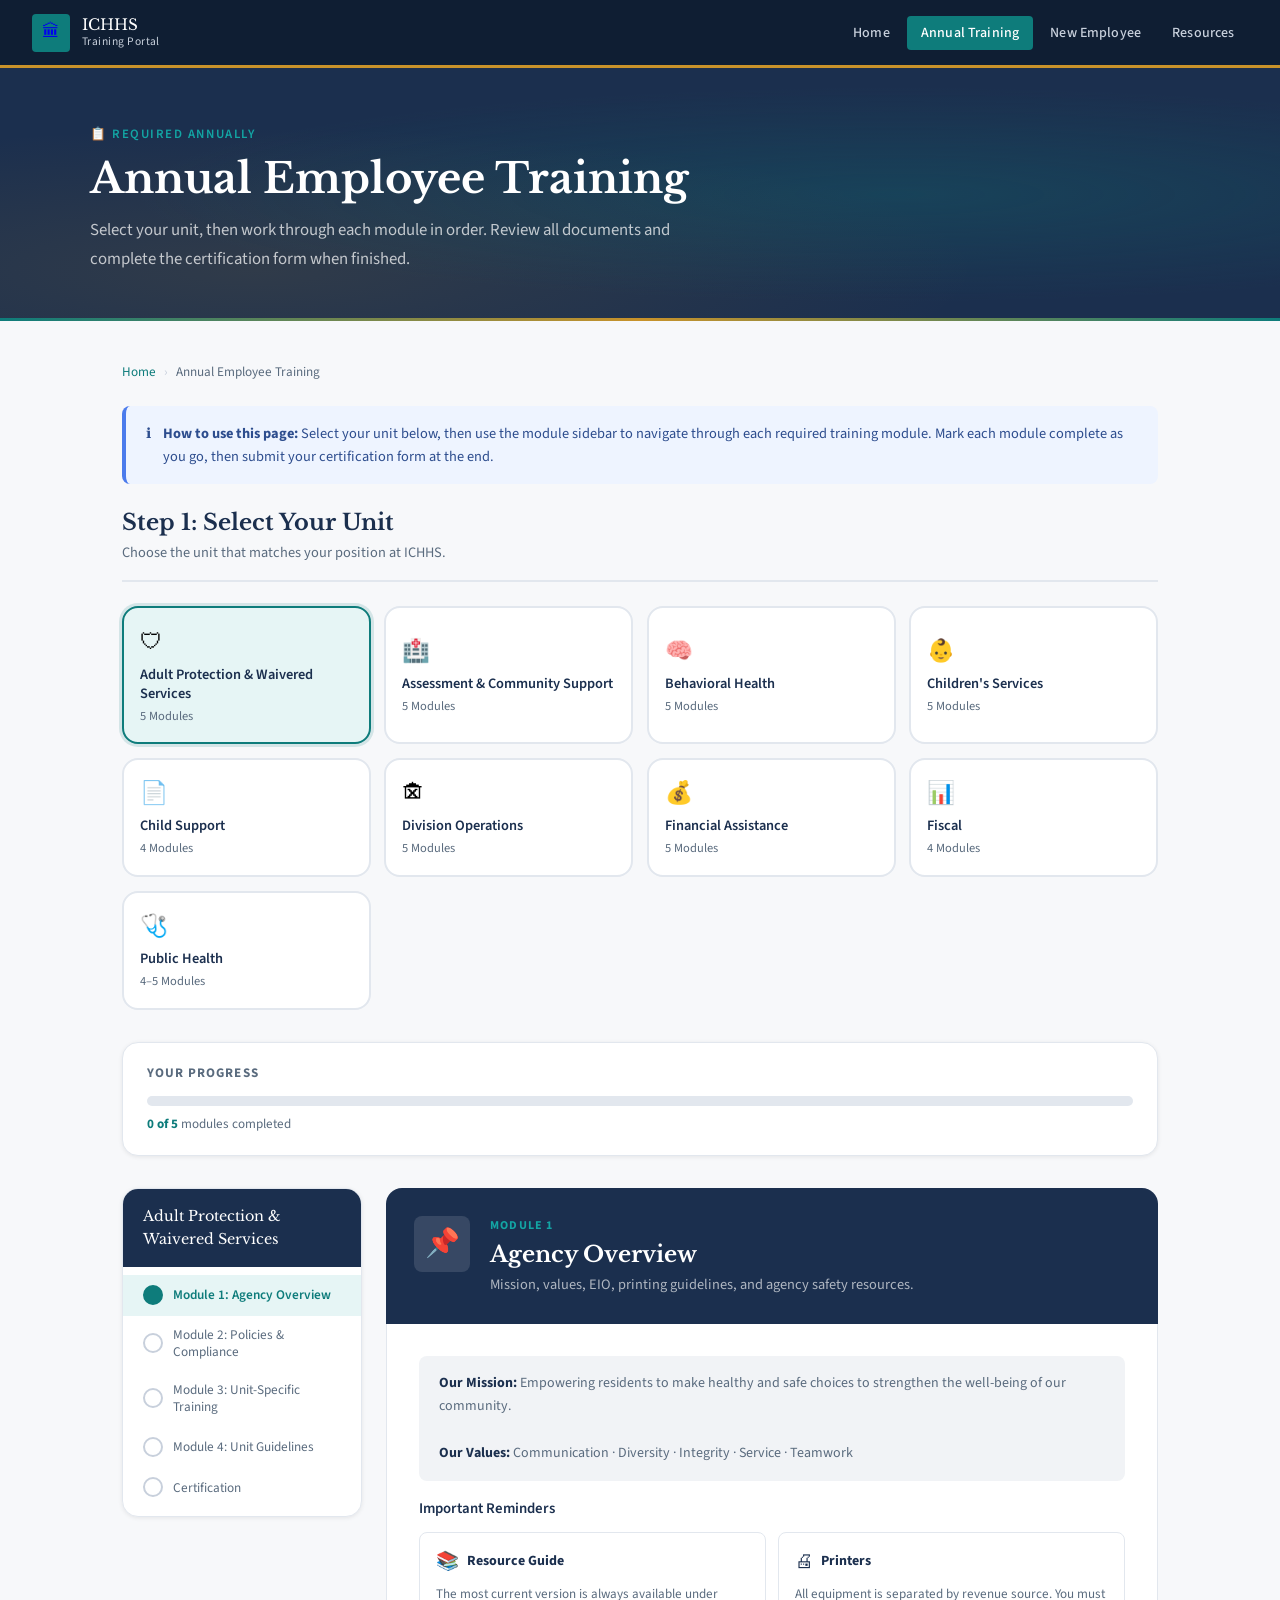
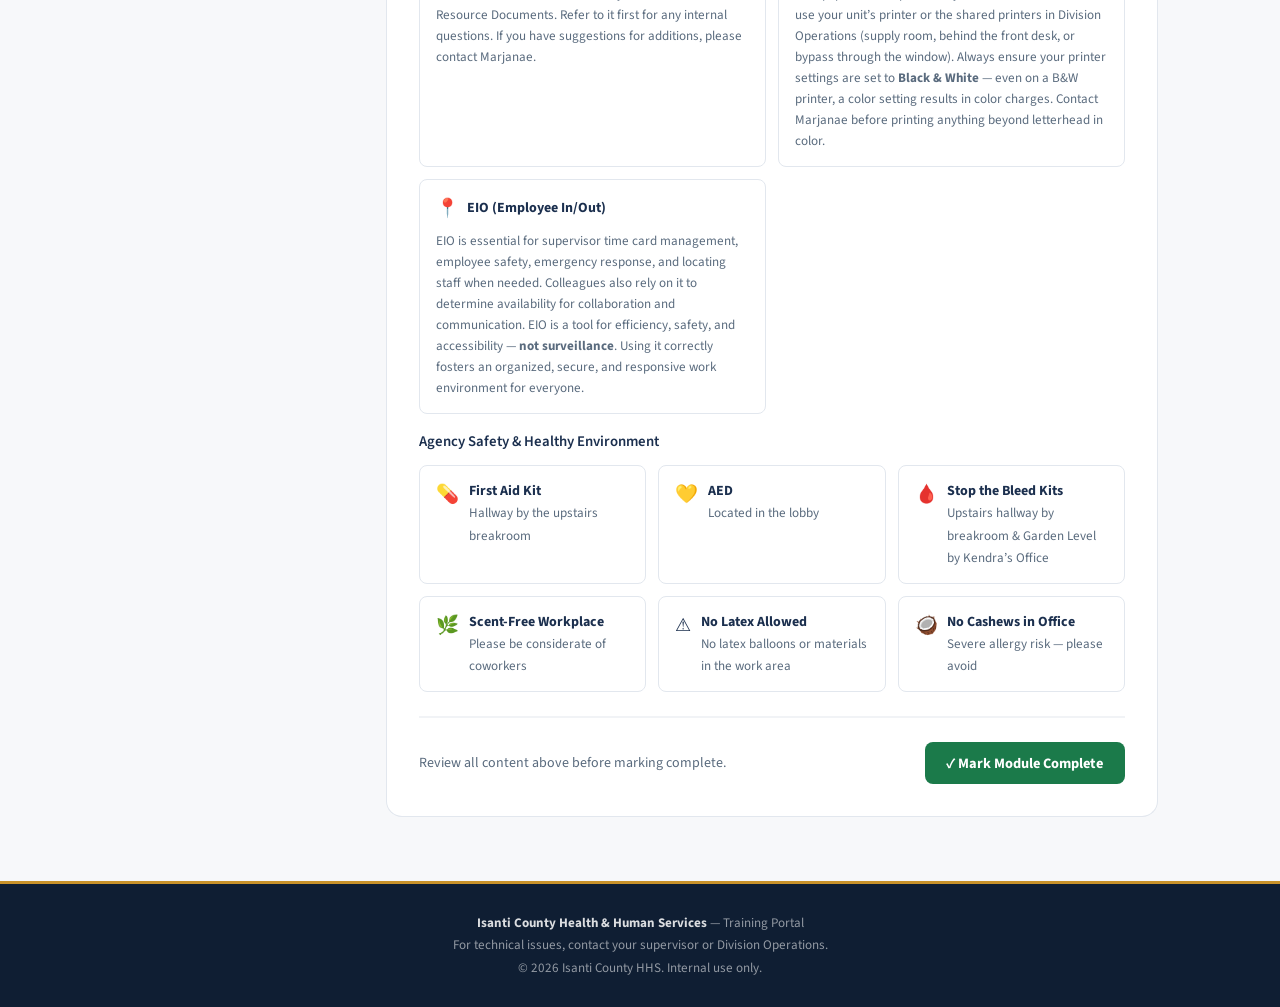
==== annual-training.html @ becc12e8 "Update annual-training.html" ====
<!DOCTYPE html>
<html lang="en">
<head>
  <meta charset="UTF-8" />
  <meta name="viewport" content="width=device-width, initial-scale=1.0" />
  <title>Annual Employee Training | ICHHS Training Portal</title>
  <link rel="stylesheet" href="styles.css" />
  <style>
    /* ── Training layout (sidebar + content) ── */
    .training-layout {
      display: grid;
      grid-template-columns: 240px 1fr;
      gap: 1.5rem;
      align-items: start;
    }

    .module-nav {
      background: var(--white);
      border: 1px solid var(--gray-200);
      border-radius: var(--radius-lg);
      overflow: hidden;
      box-shadow: var(--shadow-sm);
      position: sticky;
      top: calc(var(--nav-height) + 1rem);
    }

    .module-nav-header {
      background: var(--navy);
      padding: 1rem 1.25rem;
      font-family: var(--font-display);
      font-size: 0.9rem;
      color: var(--white);
    }

    .module-nav-list { list-style: none; padding: 0.5rem 0; }

    .module-nav-item button {
      width: 100%;
      background: none;
      border: none;
      padding: 0.65rem 1.25rem;
      text-align: left;
      cursor: pointer;
      font-family: var(--font-body);
      font-size: 0.83rem;
      color: var(--text-muted);
      display: flex;
      align-items: center;
      gap: 0.6rem;
      transition: all 0.15s;
      line-height: 1.3;
    }
    .module-nav-item button:hover  { background: var(--gray-100); color: var(--text); }
    .module-nav-item button.active { background: var(--teal-pale); color: var(--teal); font-weight: 600; }
    .module-nav-item button.done   { color: var(--success); }

    .module-nav-item .check {
      width: 20px; height: 20px;
      border-radius: 50%;
      border: 2px solid var(--gray-300);
      display: flex; align-items: center; justify-content: center;
      font-size: 0.65rem;
      flex-shrink: 0;
      transition: all 0.2s;
    }
    .module-nav-item button.active .check { border-color: var(--teal); background: var(--teal); color: var(--white); }
    .module-nav-item button.done   .check { border-color: var(--success); background: var(--success); color: var(--white); }

    /* ── Module content panels ── */
    .module-content { display: none; }
    .module-content.active { display: block; animation: fadeIn 0.3s ease; }
    @keyframes fadeIn { from { opacity:0; transform:translateY(8px); } to { opacity:1; transform:none; } }

    .module-header {
      background: var(--navy);
      border-radius: var(--radius-lg) var(--radius-lg) 0 0;
      padding: 1.75rem;
      display: flex;
      align-items: flex-start;
      gap: 1.25rem;
    }
    .module-header-icon {
      width: 56px; height: 56px;
      background: rgba(255,255,255,0.12);
      border-radius: var(--radius);
      display: flex; align-items: center; justify-content: center;
      font-size: 1.75rem; flex-shrink: 0;
    }
    .module-num {
      font-size: 0.75rem; font-weight: 700; letter-spacing: 0.1em;
      text-transform: uppercase; color: var(--teal-light); margin-bottom: 0.3rem;
    }
    .module-header h2 { font-family: var(--font-display); font-size: 1.4rem; color: var(--white); line-height: 1.25; margin-bottom: 0.35rem; }
    .module-header p  { font-size: 0.9rem; color: rgba(255,255,255,0.65); line-height: 1.6; }

    .module-body {
      background: var(--white);
      border: 1px solid var(--gray-200);
      border-top: none;
      border-radius: 0 0 var(--radius-lg) var(--radius-lg);
      padding: 2rem;
    }

    /* ── Module docs ── */
    .module-docs {
      background: var(--gray-100);
      border-radius: var(--radius);
      padding: 1.25rem 1.5rem;
      margin-bottom: 1.75rem;
    }
    .module-docs-title {
      font-size: 0.82rem; font-weight: 700; letter-spacing: 0.08em;
      text-transform: uppercase; color: var(--text-muted); margin-bottom: 0.75rem;
    }
    .doc-chip-row { display: flex; flex-wrap: wrap; gap: 0.6rem; }
    .doc-chip {
      display: inline-flex; align-items: center; gap: 0.4rem;
      font-size: 0.82rem; font-weight: 600; color: var(--teal);
      text-decoration: none; background: var(--white);
      padding: 0.3rem 0.75rem; border-radius: 100px;
      border: 1px solid var(--teal-pale); box-shadow: var(--shadow-sm);
      transition: all 0.2s;
    }
    .doc-chip:hover { background: var(--teal); color: var(--white); border-color: var(--teal); }

    /* ── Info box ── */
    .info-box {
      background: var(--gray-100); border-radius: var(--radius);
      padding: 1rem 1.25rem; font-size: 0.875rem;
      color: var(--text-muted); line-height: 1.65; margin-bottom: 1rem;
    }
    .info-box strong { color: var(--text); }

    /* ── Safety grid ── */
    .safety-items {
      display: grid;
      grid-template-columns: repeat(auto-fill, minmax(220px, 1fr));
      gap: 0.75rem; margin-top: 0.75rem; margin-bottom: 1rem;
    }
    .safety-item {
      background: var(--white); border: 1px solid var(--gray-200);
      border-radius: var(--radius); padding: 0.85rem 1rem;
      font-size: 0.875rem; display: flex; gap: 0.6rem; align-items: flex-start;
    }
    .safety-item-icon { font-size: 1.15rem; flex-shrink: 0; }

    /* ── HIPAA field ── */
    .hipaa-field {
      display: inline-block; border-bottom: 2px solid var(--teal);
      min-width: 180px; padding: 0 0.25rem; margin-left: 0.5rem;
      color: var(--text-muted); font-style: italic;
    }

    /* ── Mark complete bar ── */
    .module-complete-bar {
      display: flex; align-items: center; justify-content: space-between;
      gap: 1rem; padding-top: 1.5rem; margin-top: 1.5rem;
      border-top: 2px solid var(--gray-100); flex-wrap: wrap;
    }
    .btn-complete {
      background: var(--success); color: var(--white); border: none;
      border-radius: var(--radius); padding: 0.65rem 1.35rem;
      font-family: var(--font-body); font-size: 0.9rem; font-weight: 700;
      cursor: pointer; display: inline-flex; align-items: center;
      gap: 0.5rem; transition: all 0.2s;
    }
    .btn-complete:hover    { background: #155D38; transform: translateY(-1px); }
    .btn-complete:disabled { background: var(--gray-300); cursor: default; transform: none; }

    /* ── Progress bar ── */
    .progress-tracker {
      background: var(--white); border: 1px solid var(--gray-200);
      border-radius: var(--radius-lg); padding: 1.25rem 1.5rem;
      margin-bottom: 2rem; box-shadow: var(--shadow-sm);
    }
    .progress-tracker-title {
      font-size: 0.82rem; font-weight: 700; color: var(--text-muted);
      text-transform: uppercase; letter-spacing: 0.08em; margin-bottom: 0.75rem;
    }
    .progress-bar-wrap {
      background: var(--gray-200); border-radius: 100px;
      height: 10px; overflow: hidden; margin-bottom: 0.5rem;
    }
    .progress-bar-fill {
      height: 100%; border-radius: 100px;
      background: linear-gradient(90deg, var(--teal), var(--teal-light));
      transition: width 0.4s ease; width: 0%;
    }
    .progress-label { font-size: 0.82rem; color: var(--text-muted); }
    .progress-label strong { color: var(--teal); }

    @media (max-width: 900px) {
      .training-layout { grid-template-columns: 1fr; }
      .module-nav { position: static; }
    }
  </style>
</head>
<body>

<nav class="nav">
  <a href="index.html" class="nav-brand">
    <div class="nav-brand-icon">&#127963;</div>
    <div class="nav-brand-text">ICHHS<span class="nav-brand-sub">Training Portal</span></div>
  </a>
  <button class="nav-toggle" aria-label="Toggle navigation">&#9776;</button>
  <ul class="nav-links">
    <li><a href="index.html">Home</a></li>
    <li><a href="annual-training.html" class="active">Annual Training</a></li>
    <li><a href="new-employee.html">New Employee</a></li>
    <li><a href="resources.html">Resources</a></li>
  </ul>
</nav>

<div class="page-wrapper">

  <section class="page-hero">
    <div class="page-hero-inner">
      <div class="page-hero-eyebrow">&#128203; Required Annually</div>
      <h1>Annual Employee Training</h1>
      <p>Select your unit, then work through each module in order. Review all documents and complete the certification form when finished.</p>
    </div>
  </section>

  <div class="content-area">

    <div class="breadcrumb">
      <a href="index.html">Home</a>
      <span class="breadcrumb-sep">&rsaquo;</span>
      Annual Employee Training
    </div>

    <div class="alert alert-info mb-3">
      <span>&#8505;</span>
      <div><strong>How to use this page:</strong> Select your unit below, then use the module sidebar to navigate through each required training module. Mark each module complete as you go, then submit your certification form at the end.</div>
    </div>

    <!-- Unit Selector -->
    <div class="section-header">
      <div>
        <h2 class="section-title">Step 1: Select Your Unit</h2>
        <p class="section-subtitle">Choose the unit that matches your position at ICHHS.</p>
      </div>
    </div>

    <div class="unit-selector mb-4">
      <button class="unit-btn active" onclick="selectUnit('ap', this)">
        <span class="unit-btn-icon">&#128737;</span>
        <span class="unit-btn-name">Adult Protection &amp; Waivered Services</span>
        <span class="unit-btn-count">5 Modules</span>
      </button>
      <button class="unit-btn" onclick="selectUnit('acss', this)">
        <span class="unit-btn-icon">&#127973;</span>
        <span class="unit-btn-name">Assessment &amp; Community Support</span>
        <span class="unit-btn-count">5 Modules</span>
      </button>
      <button class="unit-btn" onclick="selectUnit('bh', this)">
        <span class="unit-btn-icon">&#129504;</span>
        <span class="unit-btn-name">Behavioral Health</span>
        <span class="unit-btn-count">5 Modules</span>
      </button>
      <button class="unit-btn" onclick="selectUnit('cs', this)">
        <span class="unit-btn-icon">&#128118;</span>
        <span class="unit-btn-name">Children's Services</span>
        <span class="unit-btn-count">5 Modules</span>
      </button>
      <button class="unit-btn" onclick="selectUnit('chsup', this)">
        <span class="unit-btn-icon">&#128196;</span>
        <span class="unit-btn-name">Child Support</span>
        <span class="unit-btn-count">4 Modules</span>
      </button>
      <button class="unit-btn" onclick="selectUnit('do', this)">
        <span class="unit-btn-icon">&#127962;</span>
        <span class="unit-btn-name">Division Operations</span>
        <span class="unit-btn-count">5 Modules</span>
      </button>
      <button class="unit-btn" onclick="selectUnit('fa', this)">
        <span class="unit-btn-icon">&#128176;</span>
        <span class="unit-btn-name">Financial Assistance</span>
        <span class="unit-btn-count">5 Modules</span>
      </button>
      <button class="unit-btn" onclick="selectUnit('fiscal', this)">
        <span class="unit-btn-icon">&#128202;</span>
        <span class="unit-btn-name">Fiscal</span>
        <span class="unit-btn-count">4 Modules</span>
      </button>
      <button class="unit-btn" onclick="selectUnit('ph', this)">
        <span class="unit-btn-icon">&#129658;</span>
        <span class="unit-btn-name">Public Health</span>
        <span class="unit-btn-count">4&ndash;5 Modules</span>
      </button>
    </div>

    <!-- Progress Bar -->
    <div class="progress-tracker">
      <div class="progress-tracker-title">Your Progress</div>
      <div class="progress-bar-wrap"><div class="progress-bar-fill" id="progress-fill"></div></div>
      <div class="progress-label"><strong id="progress-text">0 of 5</strong> modules completed</div>
    </div>

    <!-- Training Layout: Sidebar + Module Content -->
    <div class="training-layout">

      <!-- Sidebar -->
      <div class="module-nav">
        <div class="module-nav-header" id="sidebar-unit-name">Adult Protection &amp; Waivered Services</div>
        <ul class="module-nav-list" id="module-nav-list"></ul>
      </div>

      <!-- Module panels -->
      <div id="module-panels">

        <!-- ── MODULE 1: AGENCY OVERVIEW ── -->
        <div class="module-content active" id="mod-1">
          <div class="module-header">
            <div class="module-header-icon">&#128204;</div>
            <div>
              <div class="module-num">Module 1</div>
              <h2>Agency Overview</h2>
              <p>Mission, values, EIO, printing guidelines, and agency safety resources.</p>
            </div>
          </div>
          <div class="module-body">
            <div class="info-box">
              <strong>Our Mission:</strong> Empowering residents to make healthy and safe choices to strengthen the well-being of our community.<br/><br/>
              <strong>Our Values:</strong> Communication &middot; Diversity &middot; Integrity &middot; Service &middot; Teamwork
            </div>

            <p style="font-size:0.925rem;font-weight:600;color:var(--navy);margin-bottom:0.75rem;">Important Reminders</p>

            <div class="safety-items" style="grid-template-columns:repeat(auto-fill,minmax(260px,1fr));">
              <div class="safety-item" style="flex-direction:column;gap:0.5rem;align-items:flex-start;">
                <div style="display:flex;align-items:center;gap:0.5rem;"><span class="safety-item-icon">&#128218;</span><strong>Resource Guide</strong></div>
                <span style="color:var(--text-muted);font-size:0.82rem;">The most current version is always available under Resource Documents. Refer to it first for any internal questions. If you have suggestions for additions, please contact Marjanae.</span>
              </div>
              <div class="safety-item" style="flex-direction:column;gap:0.5rem;align-items:flex-start;">
                <div style="display:flex;align-items:center;gap:0.5rem;"><span class="safety-item-icon">&#128424;</span><strong>Printers</strong></div>
                <span style="color:var(--text-muted);font-size:0.82rem;">All equipment is separated by revenue source. You must use your unit&rsquo;s printer or the shared printers in Division Operations (supply room, behind the front desk, or bypass through the window). Always ensure your printer settings are set to <strong>Black &amp; White</strong> &mdash; even on a B&amp;W printer, a color setting results in color charges. Contact Marjanae before printing anything beyond letterhead in color.</span>
              </div>
              <div class="safety-item" style="flex-direction:column;gap:0.5rem;align-items:flex-start;">
                <div style="display:flex;align-items:center;gap:0.5rem;"><span class="safety-item-icon">&#128205;</span><strong>EIO (Employee In/Out)</strong></div>
                <span style="color:var(--text-muted);font-size:0.82rem;">EIO is essential for supervisor time card management, employee safety, emergency response, and locating staff when needed. Colleagues also rely on it to determine availability for collaboration and communication. EIO is a tool for efficiency, safety, and accessibility &mdash; <strong>not surveillance</strong>. Using it correctly fosters an organized, secure, and responsive work environment for everyone.</span>
              </div>
            </div>

            <p style="font-size:0.925rem;font-weight:600;color:var(--navy);margin-bottom:0.75rem;">Agency Safety &amp; Healthy Environment</p>
            <div class="safety-items">
              <div class="safety-item"><span class="safety-item-icon">&#128138;</span><div><strong>First Aid Kit</strong><br/><span style="color:var(--text-muted);font-size:0.82rem;">Hallway by the upstairs breakroom</span></div></div>
              <div class="safety-item"><span class="safety-item-icon">&#128155;</span><div><strong>AED</strong><br/><span style="color:var(--text-muted);font-size:0.82rem;">Located in the lobby</span></div></div>
              <div class="safety-item"><span class="safety-item-icon">&#129656;</span><div><strong>Stop the Bleed Kits</strong><br/><span style="color:var(--text-muted);font-size:0.82rem;">Upstairs hallway by breakroom &amp; Garden Level by Kendra&rsquo;s Office</span></div></div>
              <div class="safety-item"><span class="safety-item-icon">&#127807;</span><div><strong>Scent-Free Workplace</strong><br/><span style="color:var(--text-muted);font-size:0.82rem;">Please be considerate of coworkers</span></div></div>
              <div class="safety-item"><span class="safety-item-icon">&#9888;</span><div><strong>No Latex Allowed</strong><br/><span style="color:var(--text-muted);font-size:0.82rem;">No latex balloons or materials in the work area</span></div></div>
              <div class="safety-item"><span class="safety-item-icon">&#129381;</span><div><strong>No Cashews in Office</strong><br/><span style="color:var(--text-muted);font-size:0.82rem;">Severe allergy risk &mdash; please avoid</span></div></div>
            </div>

            <div class="module-complete-bar">
              <span class="text-muted text-sm">Review all content above before marking complete.</span>
              <button class="btn-complete" onclick="markComplete(1, this)">&#10003; Mark Module Complete</button>
            </div>
          </div>
        </div>

        <!-- ── MODULE 2: POLICIES & COMPLIANCE ── -->
        <div class="module-content" id="mod-2">
          <div class="module-header">
            <div class="module-header-icon">&#128203;</div>
            <div>
              <div class="module-num">Module 2</div>
              <h2>Agency Policies &amp; Compliance</h2>
              <p>HIPAA, Federal Tax Information, and required agency policy documents.</p>
            </div>
          </div>
          <div class="module-body">

            <p style="font-size:0.925rem;font-weight:600;color:var(--navy);margin-bottom:0.4rem;">HIPAA</p>
            <p style="font-size:0.875rem;color:var(--text-muted);margin-bottom:0.4rem;">When you are due for your annual HIPAA training, a reminder will come directly to your email.</p>
            <p style="font-size:0.875rem;margin-bottom:1.25rem;">You will need your annual HIPAA training expiration date for the last module: <span class="hipaa-field">&nbsp;</span></p>

            <p style="font-size:0.925rem;font-weight:600;color:var(--navy);margin-bottom:0.4rem;">Federal Tax Information (FTI)</p>
            <p style="font-size:0.875rem;color:var(--text-muted);margin-bottom:1rem;">Procedures must be followed per DHS Bulletin #13-69-09. After reviewing the Safeguarding FTI Policy, go to the front desk, ask for the FTI binder, review the internal procedure, and sign next to your name. Signing acknowledges that you have read and understand the FTI policy and procedure.</p>

            <div class="module-docs">
              <div class="module-docs-title">&#128196; Required Policy Documents</div>
              <div class="alert alert-info" style="margin-bottom:0.85rem;margin-top:0;padding:0.75rem 1rem;font-size:0.85rem;"><span>&#8505;</span><div><strong>Action Required:</strong> You must read each of the following policy documents before marking this module complete.</div></div>
              <div class="doc-chip-row">
                <a href="https://drive.google.com/file/d/1uNzxxxRiDAcliBVshBctMBh3x3AYObl9/view?usp=sharing" target="_blank" rel="noopener" class="doc-chip">FTI Safeguarding Policy</a>
                <a href="https://drive.google.com/file/d/1JOjcjXTUfi9vlJONFQarLJoo1OWn0PHf/view?usp=sharing" target="_blank" rel="noopener" class="doc-chip">Affirmative Action Plan</a>
                <a href="https://drive.google.com/file/d/1JucHRtTm3FoI8ykH5DZpZe1co1UJbaEN/view?usp=sharing" target="_blank" rel="noopener" class="doc-chip">LEP Plan</a>
                <a href="https://drive.google.com/file/d/1ipw2hAkOmOFDK6iYrSsh4zHmZi60qjeS/view?usp=sharing" target="_blank" rel="noopener" class="doc-chip">Violence Prevention Plan</a>
                <a href="https://drive.google.com/file/d/1-85hHDL4kg6-GVlGgdLABwFsMqDGpdlj/view?usp=sharing" target="_blank" rel="noopener" class="doc-chip">Dress Guidelines</a>
              </div>
            </div>

            <div class="module-complete-bar">
              <span class="text-muted text-sm">Review all policy documents and note your HIPAA expiration date before proceeding.</span>
              <button class="btn-complete" onclick="markComplete(2, this)">&#10003; Mark Module Complete</button>
            </div>
          </div>
        </div>

        <!-- ── MODULE 3: UNIT-SPECIFIC (rendered by JS) ── -->
        <div class="module-content" id="mod-3">
          <div class="module-header">
            <div class="module-header-icon" id="mod3-icon">&#128737;</div>
            <div>
              <div class="module-num">Module 3</div>
              <h2 id="mod3-title">Unit-Specific Training</h2>
              <p id="mod3-desc">Training specific to your unit&rsquo;s role and requirements.</p>
            </div>
          </div>
          <div class="module-body" id="mod3-body">
            <!-- Populated by JS based on selected unit -->
          </div>
        </div>

        <!-- ── MODULE 4: UNIT GUIDELINES (rendered by JS) ── -->
        <div class="module-content" id="mod-4">
          <div class="module-header">
            <div class="module-header-icon">&#128216;</div>
            <div>
              <div class="module-num">Module 4</div>
              <h2>Unit Guidelines</h2>
              <p id="mod4-desc">Review your unit&rsquo;s specific guidelines and procedures.</p>
            </div>
          </div>
          <div class="module-body" id="mod4-body">
            <!-- Populated by JS -->
          </div>
        </div>

        <!-- ── MODULE 5 / FINAL: CERTIFICATION ── -->
        <div class="module-content" id="mod-final">
          <div class="module-header">
            <div class="module-header-icon">&#10003;</div>
            <div>
              <div class="module-num">Final Module</div>
              <h2>Emergency Contact &amp; Certification</h2>
              <p>Complete the certification form to officially submit your annual training.</p>
            </div>
          </div>
          <div class="module-body">
            <div class="alert alert-success mt-2">
              <span>&#127881;</span>
              <div><strong>You have completed all required training modules!</strong> Click the button below to open the certification form. Complete and submit it to finish your annual training.</div>
            </div>
            <div class="info-box mt-3">
              <strong>The certification form includes:</strong><br/>
              Training completion acknowledgment &middot; Emergency Contact Information &middot; Electronic Signature
            </div>
            <a href="https://docs.google.com/forms/d/13Q7MOyYTrcl2ce1HqcuSEpDM2EBvB_c07Qc-oPNMkY0/preview" target="_blank" rel="noopener" class="btn btn-primary btn-lg mt-3" style="font-size:1rem;padding:0.9rem 2rem;">
              &#128221; Complete Certification Form &#8594;
            </a>
          </div>
        </div>

      </div><!-- /module-panels -->
    </div><!-- /training-layout -->
  </div><!-- /content-area -->

  <footer class="footer">
    <strong>Isanti County Health &amp; Human Services</strong> &mdash; Training Portal<br/>
    For technical issues, contact your supervisor or Division Operations.<br/>
    &copy; <span id="yr"></span> Isanti County HHS. Internal use only.
  </footer>
</div>

<script src="scripts.js"></script>
<script>
document.getElementById('yr').textContent = new Date().getFullYear();

// ── Unit configuration ───────────────────────────────────────
var unitConfig = {
  ap:     { name: 'Adult Protection &amp; Waivered Services',       icon: '&#128737;', totalMods: 5, ssts: true,  civil: false, imrms: false, lcts: false, guideUrl: 'https://drive.google.com/file/d/1PkFoiqzkE7pH8vGI7E0zpxpEHs8wHRXf/view?usp=sharing', guideName: 'AP &amp; Waivered Services Unit Guidelines' },
  acss:   { name: 'Assessment &amp; Community Support Services',    icon: '&#127973;', totalMods: 5, ssts: true,  civil: false, imrms: false, lcts: false, guideUrl: 'https://drive.google.com/file/d/1VNx6zNJU0EPyIHAAYJz-CImyfmzCf-AM/view?usp=sharing', guideName: 'ACSS Unit Guidelines' },
  bh:     { name: 'Behavioral Health',                               icon: '&#129504;', totalMods: 5, ssts: true,  civil: false, imrms: false, lcts: false, guideUrl: 'https://drive.google.com/file/d/1Rcm9dvq-Nya1Kf1gFinmw3FhjTL2LwwT/view?usp=sharing', guideName: 'Behavioral Health Unit Guidelines' },
  cs:     { name: "Children's Services",                             icon: '&#128118;', totalMods: 5, ssts: true,  civil: false, imrms: false, lcts: false, guideUrl: 'https://drive.google.com/file/d/1X49FQhoPAUwue2GdS1ZdvWtSImHIf0aD/view?usp=sharing', guideName: "Children's Services Unit Guidelines" },
  chsup:  { name: 'Child Support',                                   icon: '&#128196;', totalMods: 4, ssts: false, civil: false, imrms: false, lcts: false, guideUrl: 'https://drive.google.com/file/d/1Y2mqZEfSYAfgeUoIWEJngzQw0MoM6JSY/view?usp=sharing', guideName: 'Child Support Unit Guidelines' },
  do:     { name: 'Division Operations',                             icon: '&#127962;', totalMods: 5, ssts: false, civil: true,  imrms: false, lcts: false, guideUrl: 'https://drive.google.com/file/d/1ExMTKKs001C37FekA2B2AuaJ9qmmQMnm/view?usp=sharing', guideName: 'Division Operations Unit Guidelines' },
  fa:     { name: 'Financial Assistance',                            icon: '&#128176;', totalMods: 5, ssts: false, civil: true,  imrms: true,  lcts: false, guideUrl: 'https://drive.google.com/file/d/1arT7jXqLib-Z1YQpMv5k7aPxc7TO9Op8/view?usp=sharing', guideName: 'Financial Assistance Unit Guidelines' },
  fiscal: { name: 'Fiscal',                                          icon: '&#128202;', totalMods: 4, ssts: false, civil: false, imrms: false, lcts: false, guideUrl: 'https://drive.google.com/file/d/1hSmfGtbDk5vskTE0oO57wDaCYKkPnDkm/view?usp=sharing', guideName: 'Fiscal Unit Guidelines' },
  ph:     { name: 'Public Health',                                   icon: '&#129658;', totalMods: 5, ssts: false, civil: false, imrms: false, lcts: true,  guideUrl: 'https://drive.google.com/file/d/1gXolPkEorsGOkdIKvgzzerbr-DNASwWQ/view?usp=sharing', guideName: 'Public Health Unit Guidelines' }
};

// Units with no unit-specific module (mod-3 becomes guidelines, mod-4 becomes cert)
var noSpecificModule = ['chsup', 'fiscal'];

var currentUnit    = 'ap';
var completedMods  = new Set();
var currentModId   = 1;

// ── Module order per unit type ──────────────────────────────
function getModuleOrder(unitId) {
  if (noSpecificModule.indexOf(unitId) !== -1) {
    return [1, 2, 3, 'final'];          // no unit-specific, mod-3 = guidelines
  }
  return [1, 2, 3, 4, 'final'];         // mod-3 = unit-specific, mod-4 = guidelines
}

function getModuleLabel(modId, unitId) {
  var labels = {
    1: 'Agency Overview',
    2: 'Policies &amp; Compliance',
    3: noSpecificModule.indexOf(unitId) !== -1 ? 'Unit Guidelines' : 'Unit-Specific Training',
    4: 'Unit Guidelines',
    'final': 'Certification'
  };
  return labels[modId] || 'Module ' + modId;
}

// ── Render sidebar ──────────────────────────────────────────
function renderSidebar(unitId) {
  var u    = unitConfig[unitId];
  var list = document.getElementById('module-nav-list');
  document.getElementById('sidebar-unit-name').innerHTML = u.name;
  list.innerHTML = '';

  var order = getModuleOrder(unitId);
  order.forEach(function(modId) {
    var isDone   = completedMods.has(modId);
    var isActive = currentModId === modId;
    var li  = document.createElement('li');
    li.className = 'module-nav-item';
    var btn = document.createElement('button');
    if (isActive) btn.classList.add('active');
    if (isDone)   btn.classList.add('done');
    var label = getModuleLabel(modId, unitId);
    var num   = modId === 'final' ? '&#127891;' : modId;
    btn.innerHTML = '<span class="check">' + (isDone ? '&#10003;' : '') + '</span> ' + (modId === 'final' ? '' : 'Module ' + num + ': ') + label;
    btn.onclick = (function(id) { return function() { switchModule(id); }; })(modId);
    li.appendChild(btn);
    list.appendChild(li);
  });
}

// ── Render unit-specific module (mod-3 for most units) ─────
function renderUnitSpecific(unitId) {
  var u    = unitConfig[unitId];
  var body = document.getElementById('mod3-body');
  document.getElementById('mod3-icon').innerHTML  = u.icon;
  document.getElementById('mod3-title').textContent = 'Unit-Specific Training';
  document.getElementById('mod3-desc').textContent  = 'Training specific to your unit\'s role and requirements.';

  var html = '';

  if (u.ssts) {
    html += '<div class="module-docs"><div class="module-docs-title">&#128290; SSTS Training &mdash; Random Moments</div>'
      + '<div class="info-box" style="margin-bottom:0.85rem;"><strong>Why are Random Moments so important?</strong><br/>SSTS is a federally approved cost allocation method that determines reimbursement for administrative social service work, based on quarterly random samplings of staff activities. Completing your Random Moments accurately and on time is critical to agency funding.</div>'
      + '<div class="doc-chip-row">'
      + '<a href="https://drive.google.com/file/d/17mEZx0i_Y_0JKb9qT-6PEV1awt3Urm5T/view?usp=sharing" target="_blank" rel="noopener" class="doc-chip">SSTS Participant Handbook</a>'
      + '<a href="https://drive.google.com/file/d/1ct6-0ZSAuTtXZRqRx3k_kAdghMkBflaW/view?usp=sharing" target="_blank" rel="noopener" class="doc-chip">SSTS Categories, Codes &amp; Definitions</a>'
      + '</div></div>';
  }

  if (u.civil) {
    html += '<div class="module-docs"><div class="module-docs-title">&#127963; Civil Rights Training</div>'
      + '<div class="doc-chip-row">'
      + '<a href="https://drive.google.com/file/d/1MEGoH96cfFZUqCnuNRxxfi39c5LK69FW/view?usp=sharing" target="_blank" rel="noopener" class="doc-chip">Civil Rights Training</a>'
      + '</div></div>';
  }

  if (u.imrms) {
    html += '<div class="module-docs"><div class="module-docs-title">&#128290; IMRMS Training &mdash; Random Moments</div>'
      + '<div class="info-box" style="margin-bottom:0.85rem;"><strong>Why are Random Moments so important?</strong><br/>IMRMS is a federally approved cost allocation method that determines reimbursement for Financial Assistance administrative work, based on quarterly random samplings of staff activities.</div>'
      + '<div class="doc-chip-row">'
      + '<a href="https://drive.google.com/file/d/1wJK6xmLDBvP5j7Ned3t983aSO7mfBVNc/view?usp=sharing" target="_blank" rel="noopener" class="doc-chip">IMRMS Participant Handbook</a>'
      + '<a href="https://drive.google.com/file/d/1cOeQBISpR5J8p4arlQTMFh07ahUUs696/view?usp=sharing" target="_blank" rel="noopener" class="doc-chip">IMRMS Categories, Codes &amp; Definitions</a>'
      + '</div></div>';
  }

  if (u.lcts) {
    html += '<div class="alert alert-warn" style="margin-bottom:1rem;"><span>&#9888;</span><div><strong>WIC Employees and Public Health Nurses only.</strong> If neither applies to you, proceed directly to Unit Guidelines.</div></div>'
      + '<div class="module-docs"><div class="module-docs-title">&#127973; LCTS Module</div>'
      + '<div class="doc-chip-row">'
      + '<a href="https://drive.google.com/file/d/1gXolPkEorsGOkdIKvgzzerbr-DNASwWQ/view?usp=sharing" target="_blank" rel="noopener" class="doc-chip">What is LCTS?</a>'
      + '</div></div>';
  }

  html += '<div class="module-complete-bar">'
    + '<span class="text-muted text-sm">Review all unit-specific materials before proceeding.</span>'
    + '<button class="btn-complete" onclick="markComplete(3, this)">&#10003; Mark Module Complete</button>'
    + '</div>';

  body.innerHTML = html;
}

// ── Render unit guidelines module (mod-4, or mod-3 for short units) ─
function renderGuidelines(unitId, panelId, modId) {
  var u    = unitConfig[unitId];
  var body = document.getElementById(panelId);

  var html = '<div class="module-docs"><div class="module-docs-title">&#128216; Unit Guidelines Document</div>'
    + '<p style="font-size:0.875rem;color:var(--text-muted);margin-bottom:0.85rem;">Review your unit-specific guidelines carefully. This document outlines procedures, workflows, and expectations specific to your unit.</p>'
    + '<div class="doc-chip-row">'
    + '<a href="' + u.guideUrl + '" target="_blank" rel="noopener" class="doc-chip">' + u.guideName + '</a>'
    + '</div></div>'
    + '<div class="module-complete-bar">'
    + '<span class="text-muted text-sm">Review the unit guidelines before proceeding to certification.</span>'
    + '<button class="btn-complete" onclick="markComplete(' + modId + ', this)">&#10003; Mark Module Complete</button>'
    + '</div>';

  body.innerHTML = html;

  // Update header desc for short units where mod-3 IS guidelines
  if (panelId === 'mod3-body') {
    document.getElementById('mod3-icon').innerHTML = '&#128216;';
    document.getElementById('mod3-title').textContent = 'Unit Guidelines';
    document.getElementById('mod3-desc').innerHTML = 'Review your unit-specific guidelines and procedures for ' + u.name.replace(/&amp;/g, '&') + '.';
  }
}

// ── Switch visible module ───────────────────────────────────
function switchModule(modId) {
  currentModId = modId;
  document.querySelectorAll('.module-content').forEach(function(p) {
    p.classList.remove('active');
  });
  var panel = document.getElementById('mod-' + modId);
  if (panel) {
    panel.classList.add('active');
    setTimeout(function() { panel.scrollIntoView({ behavior: 'smooth', block: 'start' }); }, 50);
  }
  renderSidebar(currentUnit);
}

// ── Mark module complete & auto-advance ────────────────────
function markComplete(modId, btn) {
  completedMods.add(modId);
  btn.textContent = '&#10003; Completed';
  btn.disabled = true;
  updateProgress();
  renderSidebar(currentUnit);

  // Auto-advance
  var order = getModuleOrder(currentUnit);
  var idx   = order.indexOf(modId);
  if (idx !== -1 && idx < order.length - 1) {
    setTimeout(function() { switchModule(order[idx + 1]); }, 500);
  }
}

// ── Update progress bar ─────────────────────────────────────
function updateProgress() {
  var u     = unitConfig[currentUnit];
  var total = u.totalMods;
  var done  = completedMods.size;
  var pct   = Math.min(100, Math.round((done / total) * 100));
  document.getElementById('progress-fill').style.width = pct + '%';
  document.getElementById('progress-text').innerHTML = '<strong>' + done + ' of ' + total + '</strong>';
}

// ── Select unit ─────────────────────────────────────────────
function selectUnit(unitId, btn) {
  currentUnit   = unitId;
  completedMods = new Set();
  currentModId  = 1;

  document.querySelectorAll('.unit-btn').forEach(function(b) { b.classList.remove('active'); });
  if (btn) btn.classList.add('active');

  var u = unitConfig[unitId];

  // Re-enable all mark-complete buttons when switching units
  document.querySelectorAll('.btn-complete').forEach(function(b) {
    b.disabled = false;
    b.innerHTML = '&#10003; Mark Module Complete';
  });

  // Render dynamic modules
  if (noSpecificModule.indexOf(unitId) !== -1) {
    // Short units: mod-3 = guidelines, no mod-4
    renderGuidelines(unitId, 'mod3-body', 3);
    document.getElementById('mod4-desc').textContent = '';
    document.getElementById('mod4-body').innerHTML = '';
  } else {
    // Full units: mod-3 = unit-specific, mod-4 = guidelines
    renderUnitSpecific(unitId);
    renderGuidelines(unitId, 'mod4-body', 4);
    document.getElementById('mod4-desc').textContent = 'Review your unit\'s specific guidelines and procedures.';
  }

  updateProgress();
  renderSidebar(unitId);
  switchModule(1);
}

// ── Initialize with default unit ───────────────────────────
selectUnit('ap', document.querySelector('.unit-btn.active'));
</script>
</body>
</html>
---- styles.css ----
/* ============================================================
   ICHHS Training Portal — Shared Stylesheet
   Isanti County Health & Human Services
   ============================================================ */

@import url('https://fonts.googleapis.com/css2?family=Libre+Baskerville:ital,wght@0,400;0,700;1,400&family=Source+Sans+3:wght@300;400;500;600;700&display=swap');

:root {
  --navy:        #1B2F4E;
  --navy-dark:   #0F1E33;
  --navy-light:  #243D61;
  --teal:        #0E7C7B;
  --teal-light:  #13A5A4;
  --teal-pale:   #E6F5F5;
  --gold:        #C8922A;
  --gold-light:  #F5E9D4;
  --white:       #FFFFFF;
  --off-white:   #F7F8FA;
  --gray-100:    #F1F3F6;
  --gray-200:    #E2E7EE;
  --gray-300:    #C8D0DC;
  --gray-500:    #7A8899;
  --gray-700:    #3D4A5C;
  --text:        #1B2F4E;
  --text-muted:  #5A6B7E;
  --danger:      #C0392B;
  --success:     #1B7A4A;
  --warning:     #C8922A;

  --radius-sm:   4px;
  --radius:      8px;
  --radius-lg:   16px;
  --shadow-sm:   0 1px 4px rgba(0,0,0,0.08);
  --shadow:      0 4px 16px rgba(0,0,0,0.10);
  --shadow-lg:   0 8px 32px rgba(0,0,0,0.14);

  --font-display: 'Libre Baskerville', Georgia, serif;
  --font-body:    'Source Sans 3', sans-serif;

  --nav-height:  68px;
}

*, *::before, *::after { box-sizing: border-box; margin: 0; padding: 0; }

html { scroll-behavior: smooth; font-size: 16px; }

body {
  font-family: var(--font-body);
  color: var(--text);
  background: var(--off-white);
  line-height: 1.6;
  -webkit-font-smoothing: antialiased;
}

/* ── Scrollbar ── */
::-webkit-scrollbar { width: 6px; }
::-webkit-scrollbar-track { background: var(--gray-100); }
::-webkit-scrollbar-thumb { background: var(--gray-300); border-radius: 3px; }

/* ============================================================
   NAVIGATION
   ============================================================ */
.nav {
  position: fixed;
  top: 0; left: 0; right: 0;
  height: var(--nav-height);
  background: var(--navy-dark);
  border-bottom: 3px solid var(--gold);
  display: flex;
  align-items: center;
  padding: 0 2rem;
  z-index: 1000;
  gap: 2rem;
}

.nav-brand {
  display: flex;
  align-items: center;
  gap: 0.75rem;
  text-decoration: none;
  flex-shrink: 0;
}

.nav-brand-icon {
  width: 38px;
  height: 38px;
  background: var(--teal);
  border-radius: var(--radius-sm);
  display: flex;
  align-items: center;
  justify-content: center;
  font-size: 1.1rem;
}

.nav-brand-text {
  font-family: var(--font-display);
  font-size: 0.95rem;
  color: var(--white);
  line-height: 1.2;
}

.nav-brand-sub {
  font-family: var(--font-body);
  font-size: 0.72rem;
  color: var(--gray-300);
  display: block;
  letter-spacing: 0.04em;
  font-weight: 400;
}

.nav-links {
  display: flex;
  gap: 0.25rem;
  list-style: none;
  margin-left: auto;
}

.nav-links a {
  color: var(--gray-300);
  text-decoration: none;
  font-size: 0.875rem;
  font-weight: 500;
  padding: 0.45rem 0.85rem;
  border-radius: var(--radius-sm);
  transition: all 0.2s;
  letter-spacing: 0.01em;
}

.nav-links a:hover,
.nav-links a.active {
  color: var(--white);
  background: rgba(255,255,255,0.1);
}

.nav-links a.active {
  background: var(--teal);
  color: var(--white);
}

/* mobile nav toggle */
.nav-toggle {
  display: none;
  background: none;
  border: none;
  color: var(--white);
  font-size: 1.4rem;
  cursor: pointer;
  margin-left: auto;
  padding: 0.25rem;
}

/* ============================================================
   PAGE WRAPPER
   ============================================================ */
.page-wrapper {
  padding-top: var(--nav-height);
  min-height: 100vh;
}

/* ============================================================
   HERO BANNER
   ============================================================ */
.page-hero {
  background: var(--navy);
  background-image:
    radial-gradient(ellipse at 70% 50%, rgba(14,124,123,0.25) 0%, transparent 60%),
    radial-gradient(ellipse at 20% 80%, rgba(200,146,42,0.12) 0%, transparent 50%);
  padding: 3.5rem 2rem 3rem;
  position: relative;
  overflow: hidden;
}

.page-hero::after {
  content: '';
  position: absolute;
  bottom: 0; left: 0; right: 0;
  height: 3px;
  background: linear-gradient(90deg, var(--teal), var(--gold), var(--teal));
}

.page-hero-inner {
  max-width: 1100px;
  margin: 0 auto;
}

.page-hero-eyebrow {
  font-size: 0.8rem;
  font-weight: 600;
  letter-spacing: 0.12em;
  text-transform: uppercase;
  color: var(--teal-light);
  margin-bottom: 0.6rem;
}

.page-hero h1 {
  font-family: var(--font-display);
  font-size: clamp(1.8rem, 4vw, 2.6rem);
  color: var(--white);
  line-height: 1.2;
  margin-bottom: 0.75rem;
}

.page-hero p {
  font-size: 1.05rem;
  color: rgba(255,255,255,0.72);
  max-width: 600px;
  line-height: 1.7;
}

/* ============================================================
   MAIN CONTENT AREA
   ============================================================ */
.content-area {
  max-width: 1100px;
  margin: 0 auto;
  padding: 2.5rem 2rem 4rem;
}

/* ============================================================
   CARDS
   ============================================================ */
.card {
  background: var(--white);
  border-radius: var(--radius-lg);
  box-shadow: var(--shadow-sm);
  border: 1px solid var(--gray-200);
  overflow: hidden;
  transition: box-shadow 0.25s, transform 0.25s;
}

.card:hover {
  box-shadow: var(--shadow);
  transform: translateY(-2px);
}

.card-header {
  padding: 1.25rem 1.5rem;
  background: var(--navy);
  color: var(--white);
  display: flex;
  align-items: center;
  gap: 0.75rem;
}

.card-header h2, .card-header h3 {
  font-family: var(--font-display);
  font-size: 1.1rem;
  color: var(--white);
  line-height: 1.3;
}

.card-header-icon {
  width: 38px;
  height: 38px;
  background: rgba(255,255,255,0.12);
  border-radius: var(--radius-sm);
  display: flex;
  align-items: center;
  justify-content: center;
  font-size: 1.1rem;
  flex-shrink: 0;
}

.card-body {
  padding: 1.5rem;
}

/* ============================================================
   GRID LAYOUTS
   ============================================================ */
.grid-2 {
  display: grid;
  grid-template-columns: repeat(auto-fill, minmax(320px, 1fr));
  gap: 1.5rem;
}

.grid-3 {
  display: grid;
  grid-template-columns: repeat(auto-fill, minmax(280px, 1fr));
  gap: 1.25rem;
}

/* ============================================================
   SECTION HEADERS
   ============================================================ */
.section-header {
  margin-bottom: 1.5rem;
  padding-bottom: 1rem;
  border-bottom: 2px solid var(--gray-200);
  display: flex;
  align-items: center;
  justify-content: space-between;
  gap: 1rem;
  flex-wrap: wrap;
}

.section-title {
  font-family: var(--font-display);
  font-size: 1.4rem;
  color: var(--navy);
  line-height: 1.3;
}

.section-subtitle {
  font-size: 0.9rem;
  color: var(--text-muted);
  margin-top: 0.25rem;
}

/* ============================================================
   BADGES & LABELS
   ============================================================ */
.badge {
  display: inline-flex;
  align-items: center;
  gap: 0.35rem;
  font-size: 0.75rem;
  font-weight: 600;
  padding: 0.25rem 0.65rem;
  border-radius: 100px;
  letter-spacing: 0.02em;
}

.badge-teal    { background: var(--teal-pale); color: var(--teal); }
.badge-navy    { background: rgba(27,47,78,0.1); color: var(--navy); }
.badge-gold    { background: var(--gold-light); color: var(--gold); }
.badge-success { background: #E6F5EE; color: var(--success); }

/* ============================================================
   BUTTONS
   ============================================================ */
.btn {
  display: inline-flex;
  align-items: center;
  gap: 0.5rem;
  font-family: var(--font-body);
  font-size: 0.875rem;
  font-weight: 600;
  padding: 0.6rem 1.25rem;
  border-radius: var(--radius);
  border: none;
  cursor: pointer;
  text-decoration: none;
  transition: all 0.2s;
  white-space: nowrap;
}

.btn-primary {
  background: var(--teal);
  color: var(--white);
}
.btn-primary:hover { background: var(--teal-light); transform: translateY(-1px); box-shadow: var(--shadow-sm); }

.btn-secondary {
  background: var(--navy);
  color: var(--white);
}
.btn-secondary:hover { background: var(--navy-light); }

.btn-outline {
  background: transparent;
  color: var(--teal);
  border: 2px solid var(--teal);
}
.btn-outline:hover { background: var(--teal); color: var(--white); }

.btn-ghost {
  background: transparent;
  color: var(--text-muted);
  border: 1px solid var(--gray-200);
}
.btn-ghost:hover { background: var(--gray-100); color: var(--text); }

.btn-sm { padding: 0.4rem 0.85rem; font-size: 0.82rem; }
.btn-lg { padding: 0.8rem 1.75rem; font-size: 1rem; }

/* ============================================================
   MODULE LIST ITEM
   ============================================================ */
.module-list {
  list-style: none;
  display: flex;
  flex-direction: column;
  gap: 0.6rem;
}

.module-item {
  display: flex;
  align-items: center;
  gap: 1rem;
  padding: 0.85rem 1rem;
  background: var(--gray-100);
  border-radius: var(--radius);
  border-left: 4px solid var(--teal);
  font-size: 0.925rem;
  color: var(--text);
  font-weight: 500;
  transition: all 0.2s;
}

.module-item:hover {
  background: var(--teal-pale);
  border-left-color: var(--teal-light);
}

.module-item-num {
  width: 28px;
  height: 28px;
  background: var(--navy);
  color: var(--white);
  border-radius: 50%;
  display: flex;
  align-items: center;
  justify-content: center;
  font-size: 0.75rem;
  font-weight: 700;
  flex-shrink: 0;
}

/* ============================================================
   TRAINING CARD (learning modules)
   ============================================================ */
.training-card {
  background: var(--white);
  border-radius: var(--radius-lg);
  border: 1px solid var(--gray-200);
  box-shadow: var(--shadow-sm);
  overflow: hidden;
  transition: box-shadow 0.25s, transform 0.25s;
  display: flex;
  flex-direction: column;
}

.training-card:hover {
  box-shadow: var(--shadow);
  transform: translateY(-3px);
}

.training-card-top {
  height: 6px;
  background: linear-gradient(90deg, var(--teal), var(--teal-light));
}

.training-card-body {
  padding: 1.5rem;
  flex: 1;
}

.training-card-icon {
  width: 46px;
  height: 46px;
  background: var(--teal-pale);
  color: var(--teal);
  border-radius: var(--radius);
  display: flex;
  align-items: center;
  justify-content: center;
  font-size: 1.4rem;
  margin-bottom: 1rem;
}

.training-card-title {
  font-family: var(--font-display);
  font-size: 1.05rem;
  color: var(--navy);
  margin-bottom: 0.5rem;
  line-height: 1.3;
}

.training-card-desc {
  font-size: 0.875rem;
  color: var(--text-muted);
  line-height: 1.6;
  margin-bottom: 1rem;
}

.training-card-footer {
  padding: 1rem 1.5rem;
  border-top: 1px solid var(--gray-100);
  background: var(--gray-100);
  display: flex;
  align-items: center;
  justify-content: space-between;
  gap: 0.75rem;
}

/* ============================================================
   RESOURCE LINKS
   ============================================================ */
.resource-link {
  display: flex;
  align-items: center;
  gap: 0.75rem;
  padding: 0.75rem 1rem;
  border-radius: var(--radius);
  background: var(--gray-100);
  color: var(--text);
  text-decoration: none;
  font-size: 0.9rem;
  font-weight: 500;
  transition: all 0.2s;
  border: 1px solid transparent;
}

.resource-link:hover {
  background: var(--teal-pale);
  border-color: var(--teal-light);
  color: var(--teal);
}

.resource-link-icon {
  width: 32px;
  height: 32px;
  background: var(--white);
  border-radius: var(--radius-sm);
  display: flex;
  align-items: center;
  justify-content: center;
  font-size: 0.9rem;
  flex-shrink: 0;
  box-shadow: var(--shadow-sm);
}

.resource-group {
  margin-bottom: 2rem;
}

.resource-group-title {
  font-family: var(--font-display);
  font-size: 1rem;
  color: var(--navy);
  margin-bottom: 0.75rem;
  padding-bottom: 0.5rem;
  border-bottom: 1px solid var(--gray-200);
  display: flex;
  align-items: center;
  gap: 0.5rem;
}

.resource-links-grid {
  display: flex;
  flex-direction: column;
  gap: 0.5rem;
}

/* ============================================================
   FLIP CARDS (for training modules)
   ============================================================ */
.flip-card-container {
  perspective: 1200px;
  height: 280px;
}

.flip-card {
  position: relative;
  width: 100%;
  height: 100%;
  transform-style: preserve-3d;
  transition: transform 0.6s cubic-bezier(0.4, 0, 0.2, 1);
  cursor: pointer;
}

.flip-card.flipped {
  transform: rotateY(180deg);
}

.flip-front, .flip-back {
  position: absolute;
  inset: 0;
  backface-visibility: hidden;
  -webkit-backface-visibility: hidden;
  border-radius: var(--radius-lg);
  border: 1px solid var(--gray-200);
  overflow: hidden;
  box-shadow: var(--shadow-sm);
}

.flip-front {
  background: var(--white);
  display: flex;
  flex-direction: column;
}

.flip-back {
  background: var(--navy);
  transform: rotateY(180deg);
  display: flex;
  flex-direction: column;
  padding: 1.5rem;
  color: var(--white);
}

.flip-front-header {
  background: var(--navy);
  padding: 1.25rem 1.5rem;
  display: flex;
  align-items: center;
  gap: 0.75rem;
}

.flip-front-header .num {
  width: 34px; height: 34px;
  background: var(--teal);
  color: var(--white);
  border-radius: var(--radius-sm);
  display: flex; align-items: center; justify-content: center;
  font-size: 0.875rem; font-weight: 700; flex-shrink: 0;
}

.flip-front-header h3 {
  font-family: var(--font-display);
  font-size: 0.95rem;
  color: var(--white);
  line-height: 1.3;
}

.flip-front-body {
  padding: 1.25rem 1.5rem;
  flex: 1;
  font-size: 0.875rem;
  color: var(--text-muted);
  line-height: 1.6;
}

.flip-front-footer {
  padding: 0.75rem 1.5rem;
  border-top: 1px solid var(--gray-100);
  display: flex;
  justify-content: flex-end;
}

.flip-hint {
  font-size: 0.75rem;
  color: var(--gray-500);
  display: flex;
  align-items: center;
  gap: 0.35rem;
}

.flip-back h3 {
  font-family: var(--font-display);
  font-size: 1rem;
  color: var(--teal-light);
  margin-bottom: 1rem;
  padding-bottom: 0.75rem;
  border-bottom: 1px solid rgba(255,255,255,0.15);
}

.flip-back ul {
  list-style: none;
  flex: 1;
  overflow-y: auto;
}

.flip-back ul li {
  font-size: 0.875rem;
  color: rgba(255,255,255,0.85);
  padding: 0.3rem 0;
  display: flex;
  gap: 0.6rem;
  line-height: 1.4;
}

.flip-back ul li::before {
  content: '→';
  color: var(--teal-light);
  flex-shrink: 0;
}

.flip-back-footer {
  margin-top: 1rem;
  padding-top: 0.75rem;
  border-top: 1px solid rgba(255,255,255,0.15);
  display: flex;
  justify-content: flex-end;
}

/* ============================================================
   QUIZ / KNOWLEDGE CHECK
   ============================================================ */
.quiz-container {
  background: var(--white);
  border-radius: var(--radius-lg);
  border: 2px solid var(--teal-pale);
  overflow: hidden;
  margin-top: 1rem;
}

.quiz-header {
  background: var(--teal);
  padding: 1rem 1.5rem;
  display: flex;
  align-items: center;
  gap: 0.75rem;
}

.quiz-header h4 {
  font-family: var(--font-display);
  font-size: 1rem;
  color: var(--white);
}

.quiz-body {
  padding: 1.5rem;
}

.quiz-scenario {
  background: var(--gray-100);
  border-left: 4px solid var(--gold);
  padding: 1rem 1.25rem;
  border-radius: 0 var(--radius) var(--radius) 0;
  margin-bottom: 1.25rem;
  font-size: 0.925rem;
  color: var(--text);
  line-height: 1.7;
}

.quiz-options {
  display: flex;
  flex-direction: column;
  gap: 0.6rem;
  margin-bottom: 1rem;
}

.quiz-option {
  display: flex;
  align-items: flex-start;
  gap: 0.85rem;
  padding: 0.85rem 1rem;
  border-radius: var(--radius);
  border: 2px solid var(--gray-200);
  cursor: pointer;
  transition: all 0.2s;
  background: var(--white);
  font-size: 0.9rem;
  color: var(--text);
  line-height: 1.5;
  text-align: left;
  width: 100%;
  font-family: var(--font-body);
}

.quiz-option:hover:not(.disabled) {
  border-color: var(--teal);
  background: var(--teal-pale);
}

.quiz-option.correct {
  border-color: var(--success);
  background: #E6F5EE;
  color: var(--success);
}

.quiz-option.incorrect {
  border-color: var(--danger);
  background: #FDECEA;
  color: var(--danger);
}

.quiz-option.disabled { cursor: default; }

.quiz-option-letter {
  width: 26px; height: 26px;
  background: var(--gray-200);
  border-radius: 50%;
  display: flex; align-items: center; justify-content: center;
  font-weight: 700; font-size: 0.8rem;
  flex-shrink: 0;
}

.quiz-option.correct  .quiz-option-letter { background: var(--success); color: var(--white); }
.quiz-option.incorrect .quiz-option-letter { background: var(--danger); color: var(--white); }

.quiz-feedback {
  display: none;
  padding: 0.85rem 1.1rem;
  border-radius: var(--radius);
  font-size: 0.9rem;
  line-height: 1.6;
  margin-top: 0.5rem;
}

.quiz-feedback.correct  { background: #E6F5EE; color: var(--success); border: 1px solid #A8D8BC; display: block; }
.quiz-feedback.incorrect { background: #FDECEA; color: var(--danger); border: 1px solid #F0B8B3; display: block; }

.quiz-reset {
  margin-top: 0.75rem;
  display: none;
}

/* ============================================================
   UNIT SELECTOR
   ============================================================ */
.unit-selector {
  display: grid;
  grid-template-columns: repeat(auto-fill, minmax(200px, 1fr));
  gap: 0.85rem;
  margin-bottom: 2.5rem;
}

.unit-btn {
  background: var(--white);
  border: 2px solid var(--gray-200);
  border-radius: var(--radius-lg);
  padding: 1.1rem 1rem;
  cursor: pointer;
  transition: all 0.2s;
  text-align: left;
  font-family: var(--font-body);
}

.unit-btn:hover {
  border-color: var(--teal);
  box-shadow: var(--shadow-sm);
}

.unit-btn.active {
  border-color: var(--teal);
  background: var(--teal-pale);
  box-shadow: 0 0 0 3px rgba(14,124,123,0.15);
}

.unit-btn-icon {
  font-size: 1.4rem;
  margin-bottom: 0.5rem;
  display: block;
}

.unit-btn-name {
  font-size: 0.9rem;
  font-weight: 600;
  color: var(--navy);
  line-height: 1.3;
  display: block;
}

.unit-btn-count {
  font-size: 0.78rem;
  color: var(--text-muted);
  margin-top: 0.2rem;
  display: block;
}

/* ============================================================
   ALERT / INFO BOXES
   ============================================================ */
.alert {
  padding: 1rem 1.25rem;
  border-radius: var(--radius);
  font-size: 0.9rem;
  line-height: 1.6;
  display: flex;
  gap: 0.75rem;
  margin-bottom: 1.25rem;
}

.alert-info  { background: #EEF4FF; border-left: 4px solid #4B7BEC; color: #2D4D8E; }
.alert-warn  { background: var(--gold-light); border-left: 4px solid var(--gold); color: #7A500A; }
.alert-success { background: #E6F5EE; border-left: 4px solid var(--success); color: var(--success); }

/* ============================================================
   STEP INDICATORS
   ============================================================ */
.steps {
  display: flex;
  gap: 0;
  counter-reset: step-counter;
  flex-wrap: wrap;
  margin-bottom: 2rem;
}

.step {
  display: flex;
  align-items: center;
  gap: 0.6rem;
  font-size: 0.875rem;
  font-weight: 600;
  color: var(--gray-500);
  padding: 0.5rem 1rem 0.5rem 0;
  position: relative;
}

.step.done  { color: var(--success); }
.step.active { color: var(--teal); }

.step-num {
  width: 28px; height: 28px;
  border-radius: 50%;
  border: 2px solid currentColor;
  display: flex; align-items: center; justify-content: center;
  font-size: 0.8rem;
  flex-shrink: 0;
}

.step.done  .step-num { background: var(--success); color: var(--white); border-color: var(--success); }
.step.active .step-num { background: var(--teal); color: var(--white); border-color: var(--teal); }

/* ============================================================
   FOOTER
   ============================================================ */
.footer {
  background: var(--navy-dark);
  color: rgba(255,255,255,0.55);
  text-align: center;
  padding: 1.75rem 2rem;
  font-size: 0.82rem;
  line-height: 1.7;
  border-top: 3px solid var(--gold);
}

.footer strong { color: rgba(255,255,255,0.85); }

/* ============================================================
   SEARCH BAR
   ============================================================ */
.search-bar {
  position: relative;
  max-width: 520px;
}

.search-bar input {
  width: 100%;
  padding: 0.75rem 1rem 0.75rem 2.75rem;
  border: 2px solid var(--gray-200);
  border-radius: 100px;
  font-family: var(--font-body);
  font-size: 0.925rem;
  color: var(--text);
  background: var(--white);
  transition: all 0.2s;
  outline: none;
}

.search-bar input:focus {
  border-color: var(--teal);
  box-shadow: 0 0 0 3px rgba(14,124,123,0.12);
}

.search-bar-icon {
  position: absolute;
  left: 1rem;
  top: 50%;
  transform: translateY(-50%);
  color: var(--gray-500);
  font-size: 1rem;
  pointer-events: none;
}

/* ============================================================
   PROGRESS / BREADCRUMB
   ============================================================ */
.breadcrumb {
  display: flex;
  align-items: center;
  gap: 0.5rem;
  font-size: 0.825rem;
  color: var(--text-muted);
  margin-bottom: 1.5rem;
  flex-wrap: wrap;
}

.breadcrumb a { color: var(--teal); text-decoration: none; }
.breadcrumb a:hover { text-decoration: underline; }
.breadcrumb-sep { color: var(--gray-300); }

/* ============================================================
   ACCORDION
   ============================================================ */
.accordion-item {
  border: 1px solid var(--gray-200);
  border-radius: var(--radius);
  margin-bottom: 0.5rem;
  overflow: hidden;
}

.accordion-trigger {
  width: 100%;
  background: var(--white);
  border: none;
  padding: 1rem 1.25rem;
  text-align: left;
  cursor: pointer;
  display: flex;
  align-items: center;
  justify-content: space-between;
  gap: 1rem;
  font-family: var(--font-body);
  font-size: 0.925rem;
  font-weight: 600;
  color: var(--navy);
  transition: background 0.2s;
}

.accordion-trigger:hover { background: var(--gray-100); }

.accordion-trigger.open { background: var(--teal-pale); }

.accordion-arrow {
  font-size: 0.85rem;
  transition: transform 0.25s;
  flex-shrink: 0;
  color: var(--teal);
}

.accordion-trigger.open .accordion-arrow { transform: rotate(180deg); }

.accordion-content {
  display: none;
  padding: 1.25rem;
  background: var(--off-white);
  border-top: 1px solid var(--gray-200);
}

.accordion-content.open { display: block; }

/* ============================================================
   RESPONSIVE
   ============================================================ */
@media (max-width: 768px) {
  :root { --nav-height: 60px; }

  .nav-links { display: none; position: fixed; top: var(--nav-height); left: 0; right: 0; background: var(--navy-dark); flex-direction: column; padding: 1rem; gap: 0.35rem; border-bottom: 3px solid var(--gold); z-index: 999; }
  .nav-links.open { display: flex; }
  .nav-toggle { display: block; }

  .page-hero { padding: 2rem 1.25rem; }
  .content-area { padding: 1.5rem 1.25rem 3rem; }
  .grid-2, .grid-3 { grid-template-columns: 1fr; }
  .unit-selector { grid-template-columns: repeat(2, 1fr); }
  .steps { gap: 0.5rem; }
}

@media (max-width: 480px) {
  .unit-selector { grid-template-columns: 1fr; }
}

/* ============================================================
   UTILITY
   ============================================================ */
.mt-1 { margin-top: 0.5rem; }
.mt-2 { margin-top: 1rem; }
.mt-3 { margin-top: 1.5rem; }
.mt-4 { margin-top: 2rem; }
.mb-1 { margin-bottom: 0.5rem; }
.mb-2 { margin-bottom: 1rem; }
.mb-3 { margin-bottom: 1.5rem; }
.mb-4 { margin-bottom: 2rem; }
.text-muted { color: var(--text-muted); }
.text-teal  { color: var(--teal); }
.text-navy  { color: var(--navy); }
.text-sm    { font-size: 0.875rem; }
.text-xs    { font-size: 0.8rem; }
.font-bold  { font-weight: 700; }
.font-display { font-family: var(--font-display); }
.hidden { display: none !important; }
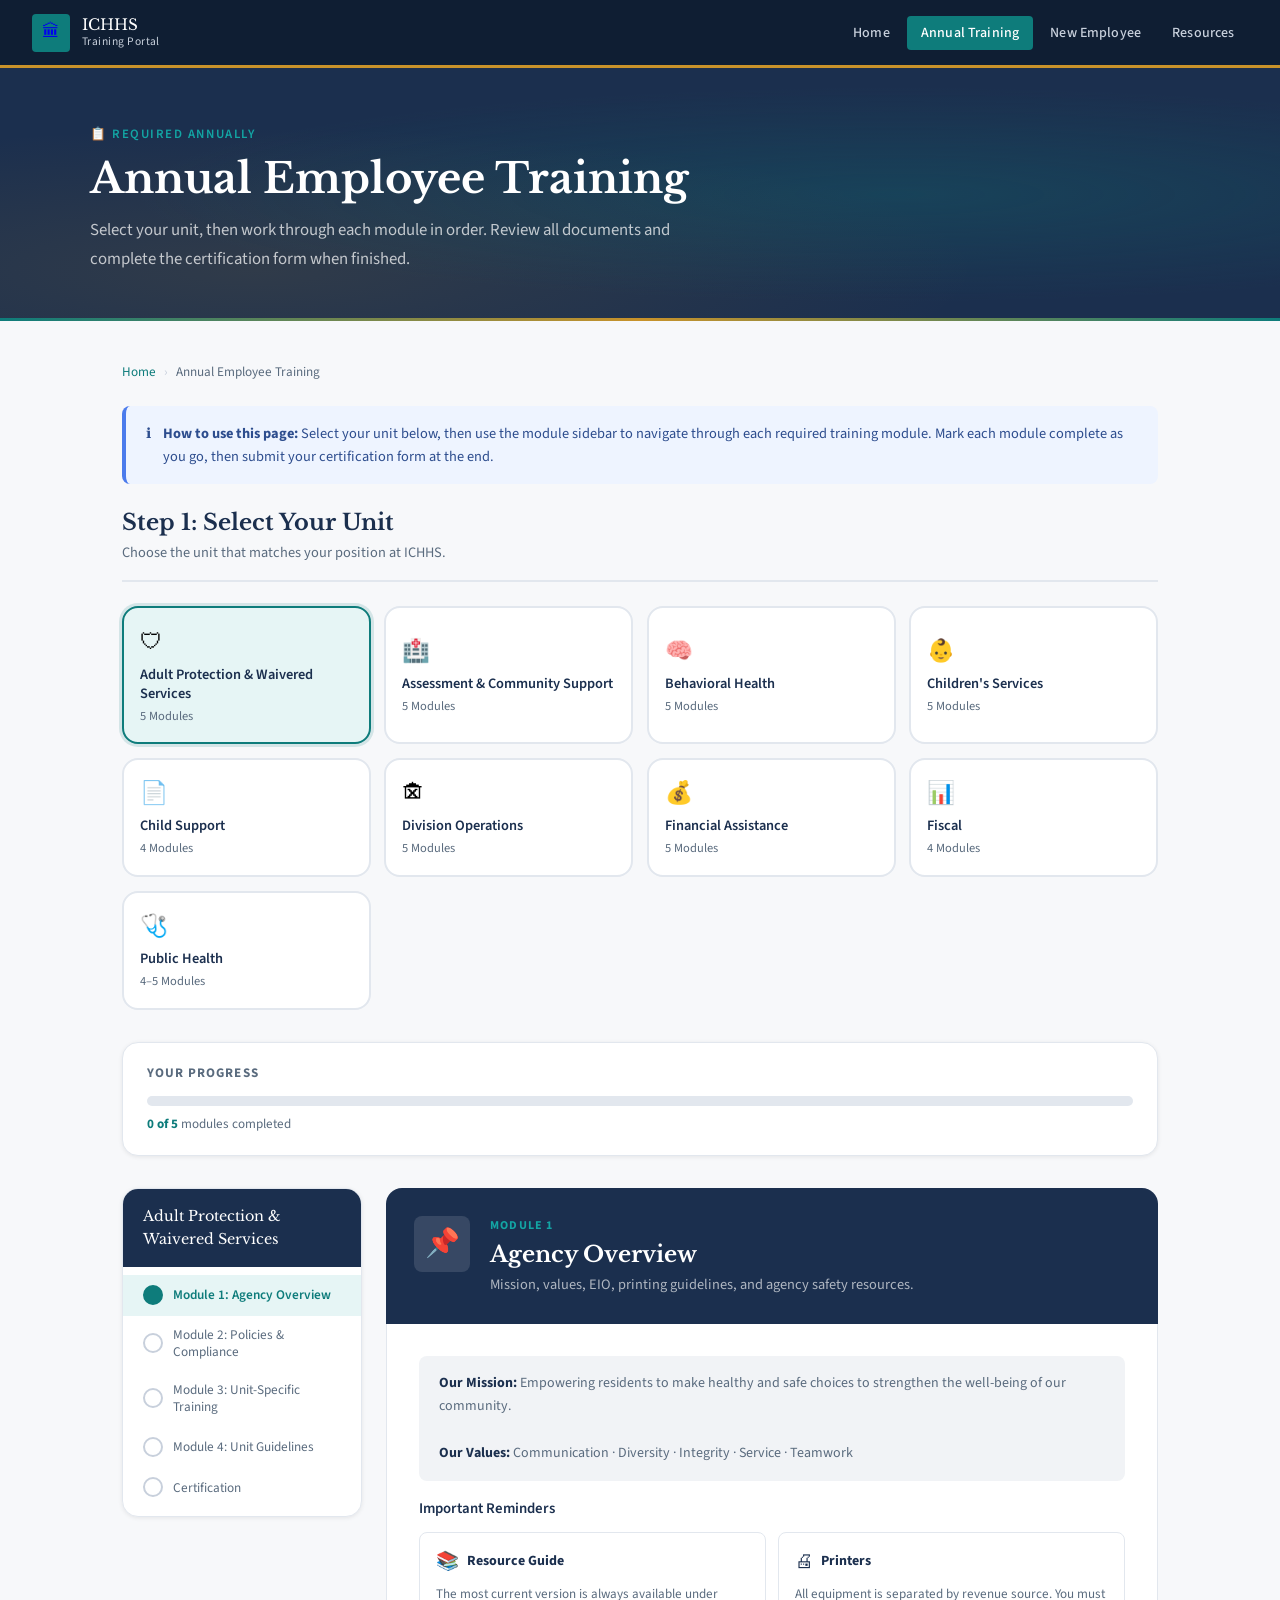
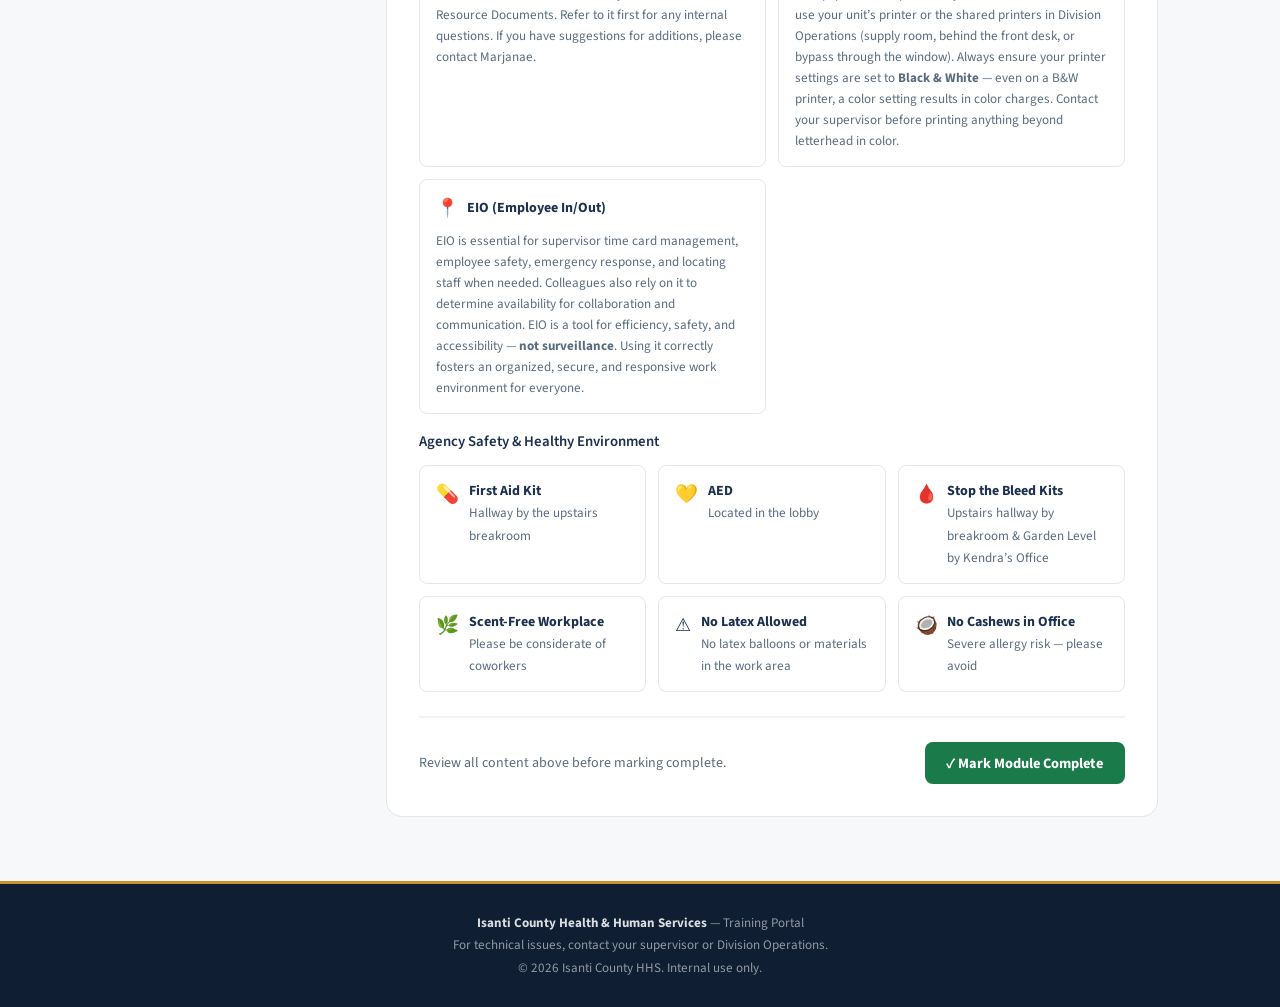
==== commit 190e3272: "Update annual-training.html" ====
--- a/annual-training.html
+++ b/annual-training.html
@@ -334,7 +334,7 @@
               </div>
               <div class="safety-item" style="flex-direction:column;gap:0.5rem;align-items:flex-start;">
                 <div style="display:flex;align-items:center;gap:0.5rem;"><span class="safety-item-icon">&#128424;</span><strong>Printers</strong></div>
-                <span style="color:var(--text-muted);font-size:0.82rem;">All equipment is separated by revenue source. You must use your unit&rsquo;s printer or the shared printers in Division Operations (supply room, behind the front desk, or bypass through the window). Always ensure your printer settings are set to <strong>Black &amp; White</strong> &mdash; even on a B&amp;W printer, a color setting results in color charges. Contact Marjanae before printing anything beyond letterhead in color.</span>
+                <span style="color:var(--text-muted);font-size:0.82rem;">All equipment is separated by revenue source. You must use your unit&rsquo;s printer or the shared printers in Division Operations (supply room, behind the front desk, or bypass through the window). Always ensure your printer settings are set to <strong>Black &amp; White</strong> &mdash; even on a B&amp;W printer, a color setting results in color charges. Contact your supervisor before printing anything beyond letterhead in color.</span>
               </div>
               <div class="safety-item" style="flex-direction:column;gap:0.5rem;align-items:flex-start;">
                 <div style="display:flex;align-items:center;gap:0.5rem;"><span class="safety-item-icon">&#128205;</span><strong>EIO (Employee In/Out)</strong></div>
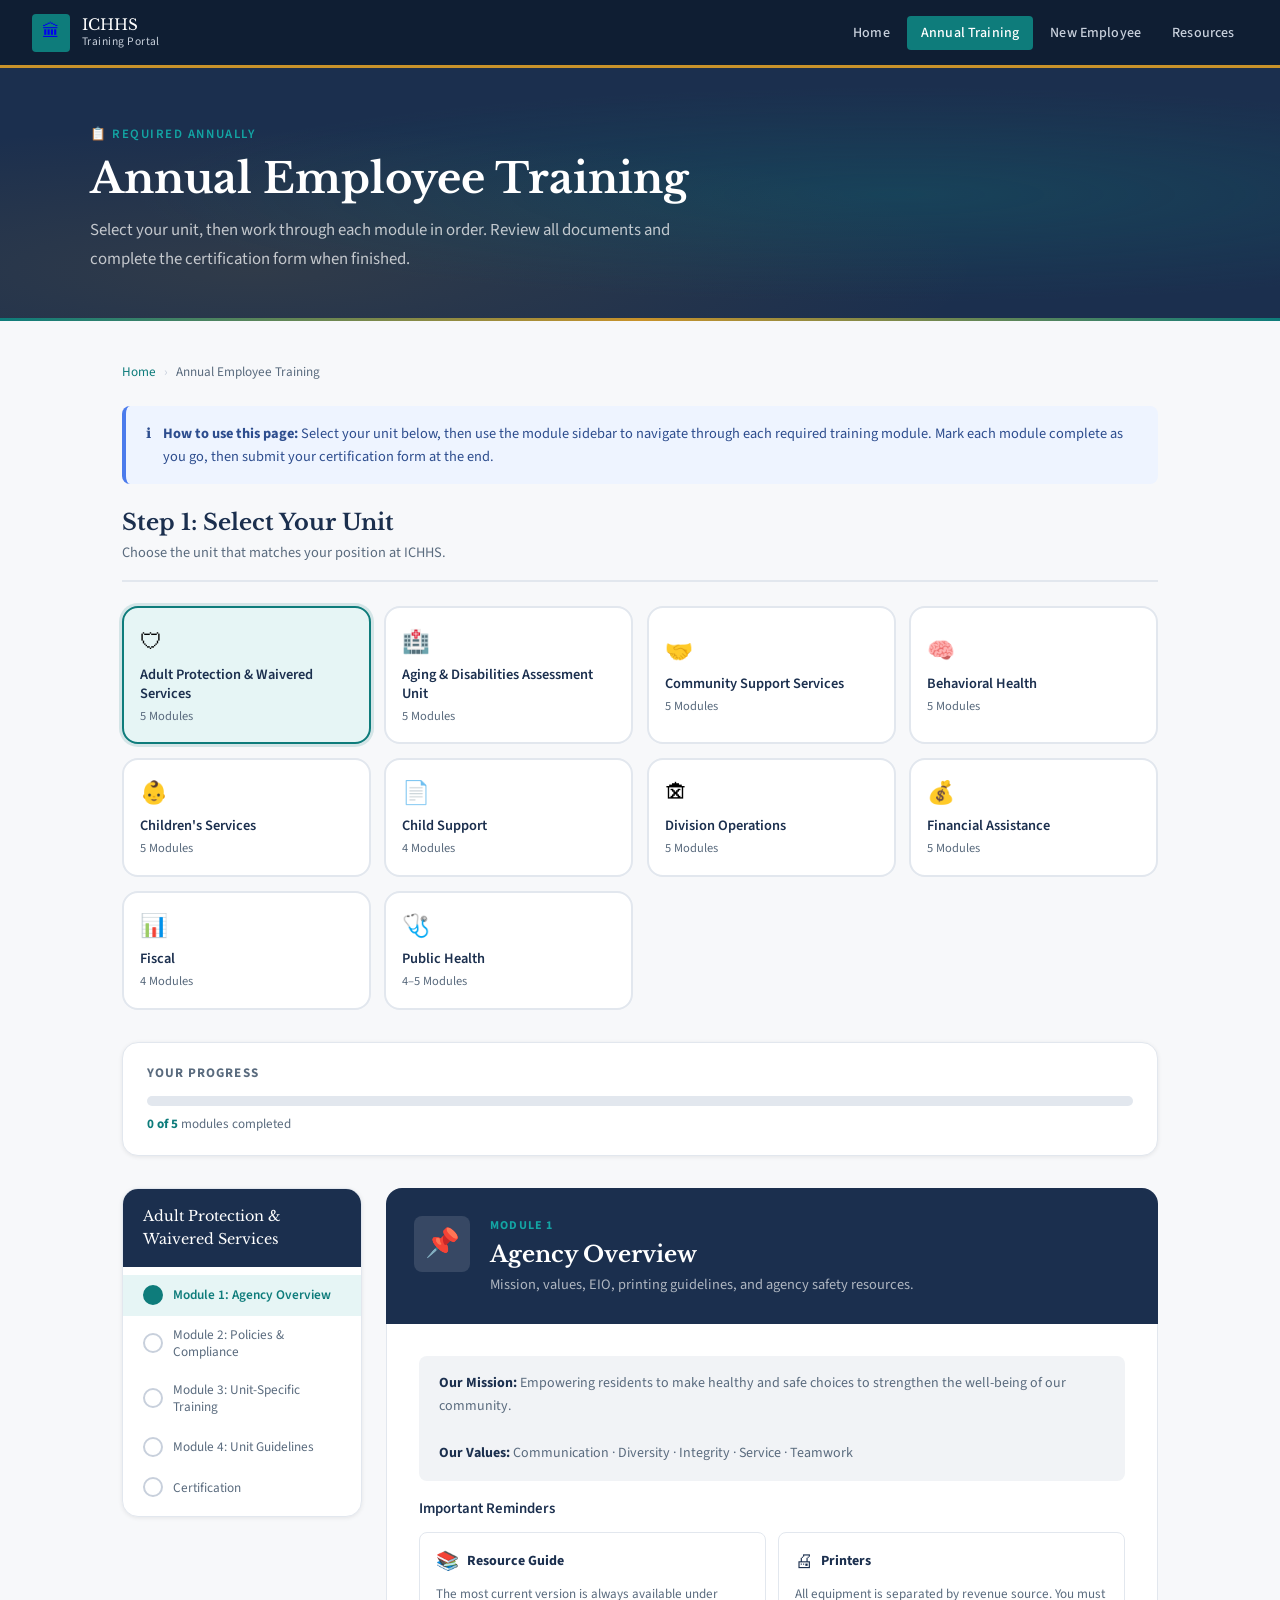
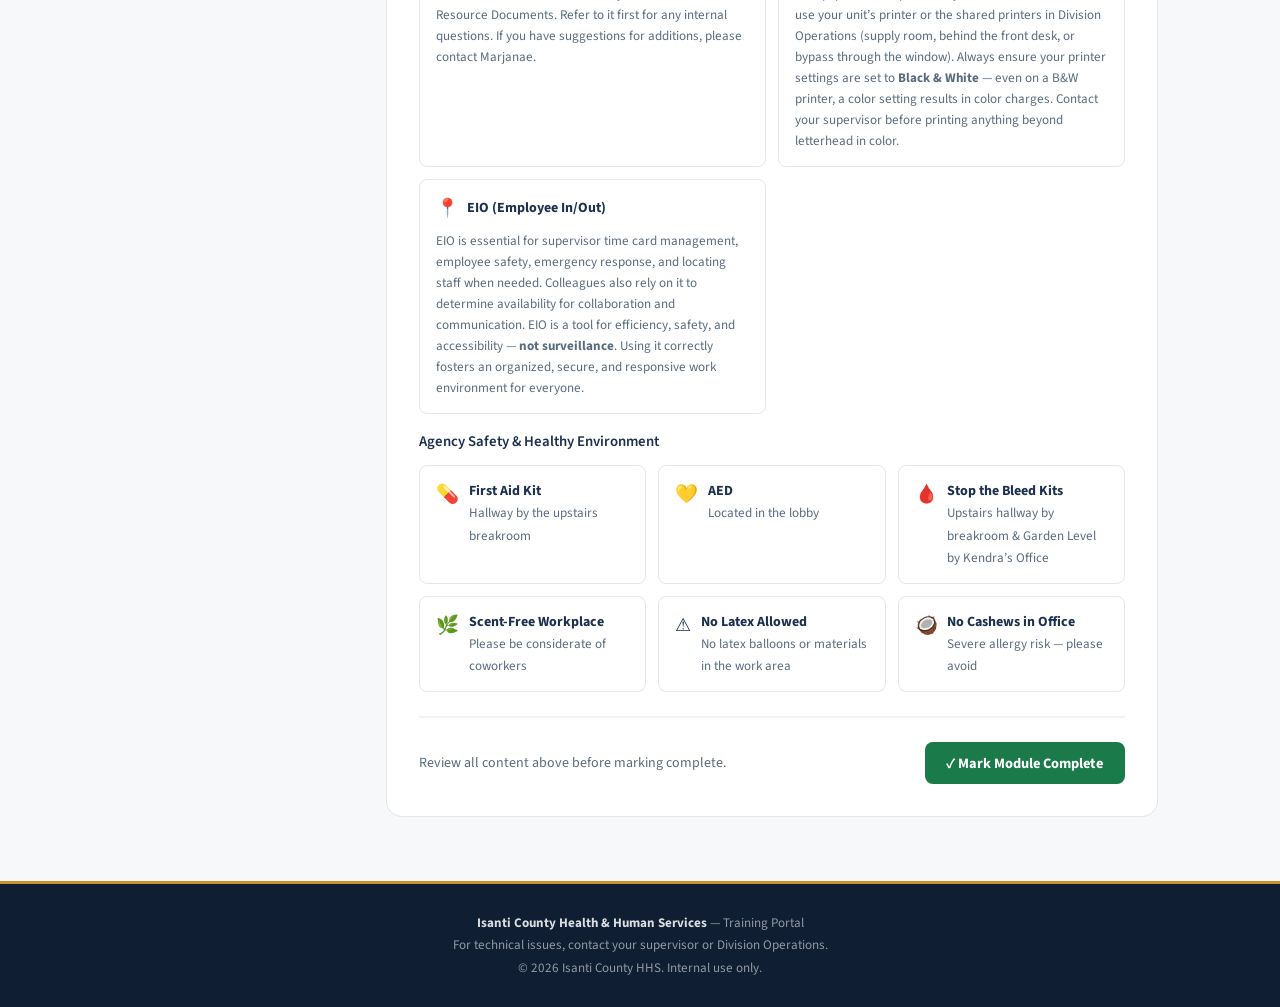
==== commit 1ac8910d: "Update annual-training.html Split ACSS into ADAU and CSS - added COOP and AI Memo" ====
--- a/annual-training.html
+++ b/annual-training.html
@@ -248,11 +248,17 @@
         <span class="unit-btn-name">Adult Protection &amp; Waivered Services</span>
         <span class="unit-btn-count">5 Modules</span>
       </button>
-      <button class="unit-btn" onclick="selectUnit('acss', this)">
-        <span class="unit-btn-icon">&#127973;</span>
-        <span class="unit-btn-name">Assessment &amp; Community Support</span>
-        <span class="unit-btn-count">5 Modules</span>
-      </button>
+    <button class="unit-btn" onclick="selectUnit('adau', this)">
+  <span class="unit-btn-icon">&#127973;</span>
+  <span class="unit-btn-name">Aging &amp; Disabilities Assessment Unit</span>
+  <span class="unit-btn-count">5 Modules</span>
+</button>
+
+<button class="unit-btn" onclick="selectUnit('css', this)">
+  <span class="unit-btn-icon">&#129309;</span>
+  <span class="unit-btn-name">Community Support Services</span>
+  <span class="unit-btn-count">5 Modules</span>
+</button>
       <button class="unit-btn" onclick="selectUnit('bh', this)">
         <span class="unit-btn-icon">&#129504;</span>
         <span class="unit-btn-name">Behavioral Health</span>
@@ -387,6 +393,8 @@
                 <a href="https://drive.google.com/file/d/1JucHRtTm3FoI8ykH5DZpZe1co1UJbaEN/view?usp=sharing" target="_blank" rel="noopener" class="doc-chip">LEP Plan</a>
                 <a href="https://drive.google.com/file/d/1ipw2hAkOmOFDK6iYrSsh4zHmZi60qjeS/view?usp=sharing" target="_blank" rel="noopener" class="doc-chip">Violence Prevention Plan</a>
                 <a href="https://drive.google.com/file/d/1-85hHDL4kg6-GVlGgdLABwFsMqDGpdlj/view?usp=sharing" target="_blank" rel="noopener" class="doc-chip">Dress Guidelines</a>
+                 <a href="https://drive.google.com/file/d/1pvpA7vtsBUGjtQcMikofQwh8NTn9DNf7/view?usp=sharing" target="_blank" rel="noopener" class="doc-chip">The Use of AI in Isanti County</a>
+                <a href="https://docs.google.com/document/d/11oOFXfrZic3bn6AE_Pn93EeZkiChmIPQ/edit?usp=sharing&ouid=116156173353447051864&rtpof=true&sd=true" target="_blank" rel="noopener" class="doc-chip">ICHHS COOP</a>
               </div>
             </div>
 
@@ -469,19 +477,42 @@
 
 // ── Unit configuration ───────────────────────────────────────
 var unitConfig = {
-  ap:     { name: 'Adult Protection &amp; Waivered Services',       icon: '&#128737;', totalMods: 5, ssts: true,  civil: false, imrms: false, lcts: false, guideUrl: 'https://drive.google.com/file/d/1PkFoiqzkE7pH8vGI7E0zpxpEHs8wHRXf/view?usp=sharing', guideName: 'AP &amp; Waivered Services Unit Guidelines' },
-  acss:   { name: 'Assessment &amp; Community Support Services',    icon: '&#127973;', totalMods: 5, ssts: true,  civil: false, imrms: false, lcts: false, guideUrl: 'https://drive.google.com/file/d/1VNx6zNJU0EPyIHAAYJz-CImyfmzCf-AM/view?usp=sharing', guideName: 'ACSS Unit Guidelines' },
-  bh:     { name: 'Behavioral Health',                               icon: '&#129504;', totalMods: 5, ssts: true,  civil: false, imrms: false, lcts: false, guideUrl: 'https://drive.google.com/file/d/1Rcm9dvq-Nya1Kf1gFinmw3FhjTL2LwwT/view?usp=sharing', guideName: 'Behavioral Health Unit Guidelines' },
-  cs:     { name: "Children's Services",                             icon: '&#128118;', totalMods: 5, ssts: true,  civil: false, imrms: false, lcts: false, guideUrl: 'https://drive.google.com/file/d/1X49FQhoPAUwue2GdS1ZdvWtSImHIf0aD/view?usp=sharing', guideName: "Children's Services Unit Guidelines" },
-  chsup:  { name: 'Child Support',                                   icon: '&#128196;', totalMods: 4, ssts: false, civil: false, imrms: false, lcts: false, guideUrl: 'https://drive.google.com/file/d/1Y2mqZEfSYAfgeUoIWEJngzQw0MoM6JSY/view?usp=sharing', guideName: 'Child Support Unit Guidelines' },
-  do:     { name: 'Division Operations',                             icon: '&#127962;', totalMods: 5, ssts: false, civil: true,  imrms: false, lcts: false, guideUrl: 'https://drive.google.com/file/d/1ExMTKKs001C37FekA2B2AuaJ9qmmQMnm/view?usp=sharing', guideName: 'Division Operations Unit Guidelines' },
-  fa:     { name: 'Financial Assistance',                            icon: '&#128176;', totalMods: 5, ssts: false, civil: true,  imrms: true,  lcts: false, guideUrl: 'https://drive.google.com/file/d/1arT7jXqLib-Z1YQpMv5k7aPxc7TO9Op8/view?usp=sharing', guideName: 'Financial Assistance Unit Guidelines' },
-  fiscal: { name: 'Fiscal',                                          icon: '&#128202;', totalMods: 4, ssts: false, civil: false, imrms: false, lcts: false, guideUrl: 'https://drive.google.com/file/d/1hSmfGtbDk5vskTE0oO57wDaCYKkPnDkm/view?usp=sharing', guideName: 'Fiscal Unit Guidelines' },
-  ph:     { name: 'Public Health',                                   icon: '&#129658;', totalMods: 5, ssts: false, civil: false, imrms: false, lcts: true,  guideUrl: 'https://drive.google.com/file/d/1gXolPkEorsGOkdIKvgzzerbr-DNASwWQ/view?usp=sharing', guideName: 'Public Health Unit Guidelines' }
+  ap:     { name: 'Adult Protection &amp; Waivered Services',       icon: '&#128737;', totalMods: 5, ssts: true,  civil: false, imrms: false, lcts: false, safeguarding: false, guideUrl: 'https://drive.google.com/file/d/1PkFoiqzkE7pH8vGI7E0zpxpEHs8wHRXf/view?usp=sharing', guideName: 'AP &amp; Waivered Services Unit Guidelines' },
+adau: {
+  name: 'Aging &amp; Disabilities Assessment Unit',
+  icon: '&#127973;',
+  totalMods: 5,
+  ssts: true,
+  civil: false,
+  imrms: false,
+  lcts: false,
+  safeguarding: false,
+  guideUrl: 'https://drive.google.com/file/d/1VNx6zNJU0EPyIHAAYJz-CImyfmzCf-AM/view?usp=sharing',
+  guideName: 'Aging & Disabilities Assessment Unit Guidelines'
+},
+  bh:     { name: 'Behavioral Health',                               icon: '&#129504;', totalMods: 5, ssts: true,  civil: false, imrms: false, lcts: false, safeguarding: false, guideUrl: 'https://drive.google.com/file/d/1Rcm9dvq-Nya1Kf1gFinmw3FhjTL2LwwT/view?usp=sharing', guideName: 'Behavioral Health Unit Guidelines' },
+  cs:     { name: "Children's Services",                             icon: '&#128118;', totalMods: 5, ssts: true,  civil: false, imrms: false, lcts: false, safeguarding: false, guideUrl: 'https://drive.google.com/file/d/1X49FQhoPAUwue2GdS1ZdvWtSImHIf0aD/view?usp=sharing', guideName: "Children's Services Unit Guidelines" },
+  chsup:  { name: 'Child Support',                                   icon: '&#128196;', totalMods: 5, ssts: false, civil: false, imrms: false, lcts: false, safeguarding: true, guideUrl: 'https://drive.google.com/file/d/1Y2mqZEfSYAfgeUoIWEJngzQw0MoM6JSY/view?usp=sharing', guideName: 'Child Support Unit Guidelines' },
+css: {
+  name: 'Community Support Services',
+  icon: '&#129309;',
+  totalMods: 5,
+  ssts: true,
+  civil: false,
+  imrms: false,
+  lcts: false,
+  safeguarding: false,
+  guideUrl: 'https://drive.google.com/file/d/1VNx6zNJU0EPyIHAAYJz-CImyfmzCf-AM/view?usp=sharing',
+  guideName: 'Community Support Services Unit Guidelines'
+},
+  do:     { name: 'Division Operations',                             icon: '&#127962;', totalMods: 5, ssts: false, civil: true,  imrms: false, lcts: false, safeguarding: false, guideUrl: 'https://drive.google.com/file/d/1ExMTKKs001C37FekA2B2AuaJ9qmmQMnm/view?usp=sharing', guideName: 'Division Operations Unit Guidelines' },
+  fa:     { name: 'Financial Assistance',                            icon: '&#128176;', totalMods: 5, ssts: false, civil: true,  imrms: true,  lcts: false, safeguarding: false, guideUrl: 'https://drive.google.com/file/d/1arT7jXqLib-Z1YQpMv5k7aPxc7TO9Op8/view?usp=sharing', guideName: 'Financial Assistance Unit Guidelines' },
+  fiscal: { name: 'Fiscal',                                          icon: '&#128202;', totalMods: 4, ssts: false, civil: false, imrms: false, lcts: false, safeguarding: false, guideUrl: 'https://drive.google.com/file/d/1hSmfGtbDk5vskTE0oO57wDaCYKkPnDkm/view?usp=sharing', guideName: 'Fiscal Unit Guidelines' },
+  ph:     { name: 'Public Health',                                   icon: '&#129658;', totalMods: 5, ssts: false, civil: false, imrms: false, lcts: true,  safeguarding: false, guideUrl: 'https://drive.google.com/file/d/1gXolPkEorsGOkdIKvgzzerbr-DNASwWQ/view?usp=sharing', guideName: 'Public Health Unit Guidelines' }
 };
 
 // Units with no unit-specific module (mod-3 becomes guidelines, mod-4 becomes cert)
-var noSpecificModule = ['chsup', 'fiscal'];
+var noSpecificModule = ['fiscal'];
 
 var currentUnit    = 'ap';
 var completedMods  = new Set();
@@ -573,6 +604,18 @@
       + '<a href="https://drive.google.com/file/d/1gXolPkEorsGOkdIKvgzzerbr-DNASwWQ/view?usp=sharing" target="_blank" rel="noopener" class="doc-chip">What is LCTS?</a>'
       + '</div></div>';
   }
+  
+  if (u.safeguarding) {
+  html += '<div class="module-docs"><div class="module-docs-title">&#128274; Safeguarding Protected Child Support Information</div>'
+    + '<div class="info-box" style="margin-bottom:0.85rem;">Complete this required training through TrainLink.</div>'
+    + '<ol style="font-size:0.9rem;color:var(--text);line-height:2;padding-left:1.25rem;margin-bottom:1rem;">'
+    + '<li>Go to TrainLink by clicking: <a href="https://www.dhs.state.mn.us/main/idcplg?IdcService=GET_DYNAMIC_CONVERSION&dID=132201" target="_blank" rel="noopener" style="color:var(--teal);font-weight:600;">Learning Center</a></li>'
+    + '<li>Click <strong>Sign On</strong>, enter your <strong>X#</strong> and hit OK</li>'
+    + '<li>Select <strong>Course Catalog</strong></li>'
+    + '<li>Search for: <strong>Safeguarding Protected Child Support Information</strong></li>'
+    + '<li>Select <strong>Start Course</strong> then <strong>Launch Course</strong></li>'
+    + '</ol></div>';
+}
 
   html += '<div class="module-complete-bar">'
     + '<span class="text-muted text-sm">Review all unit-specific materials before proceeding.</span>'
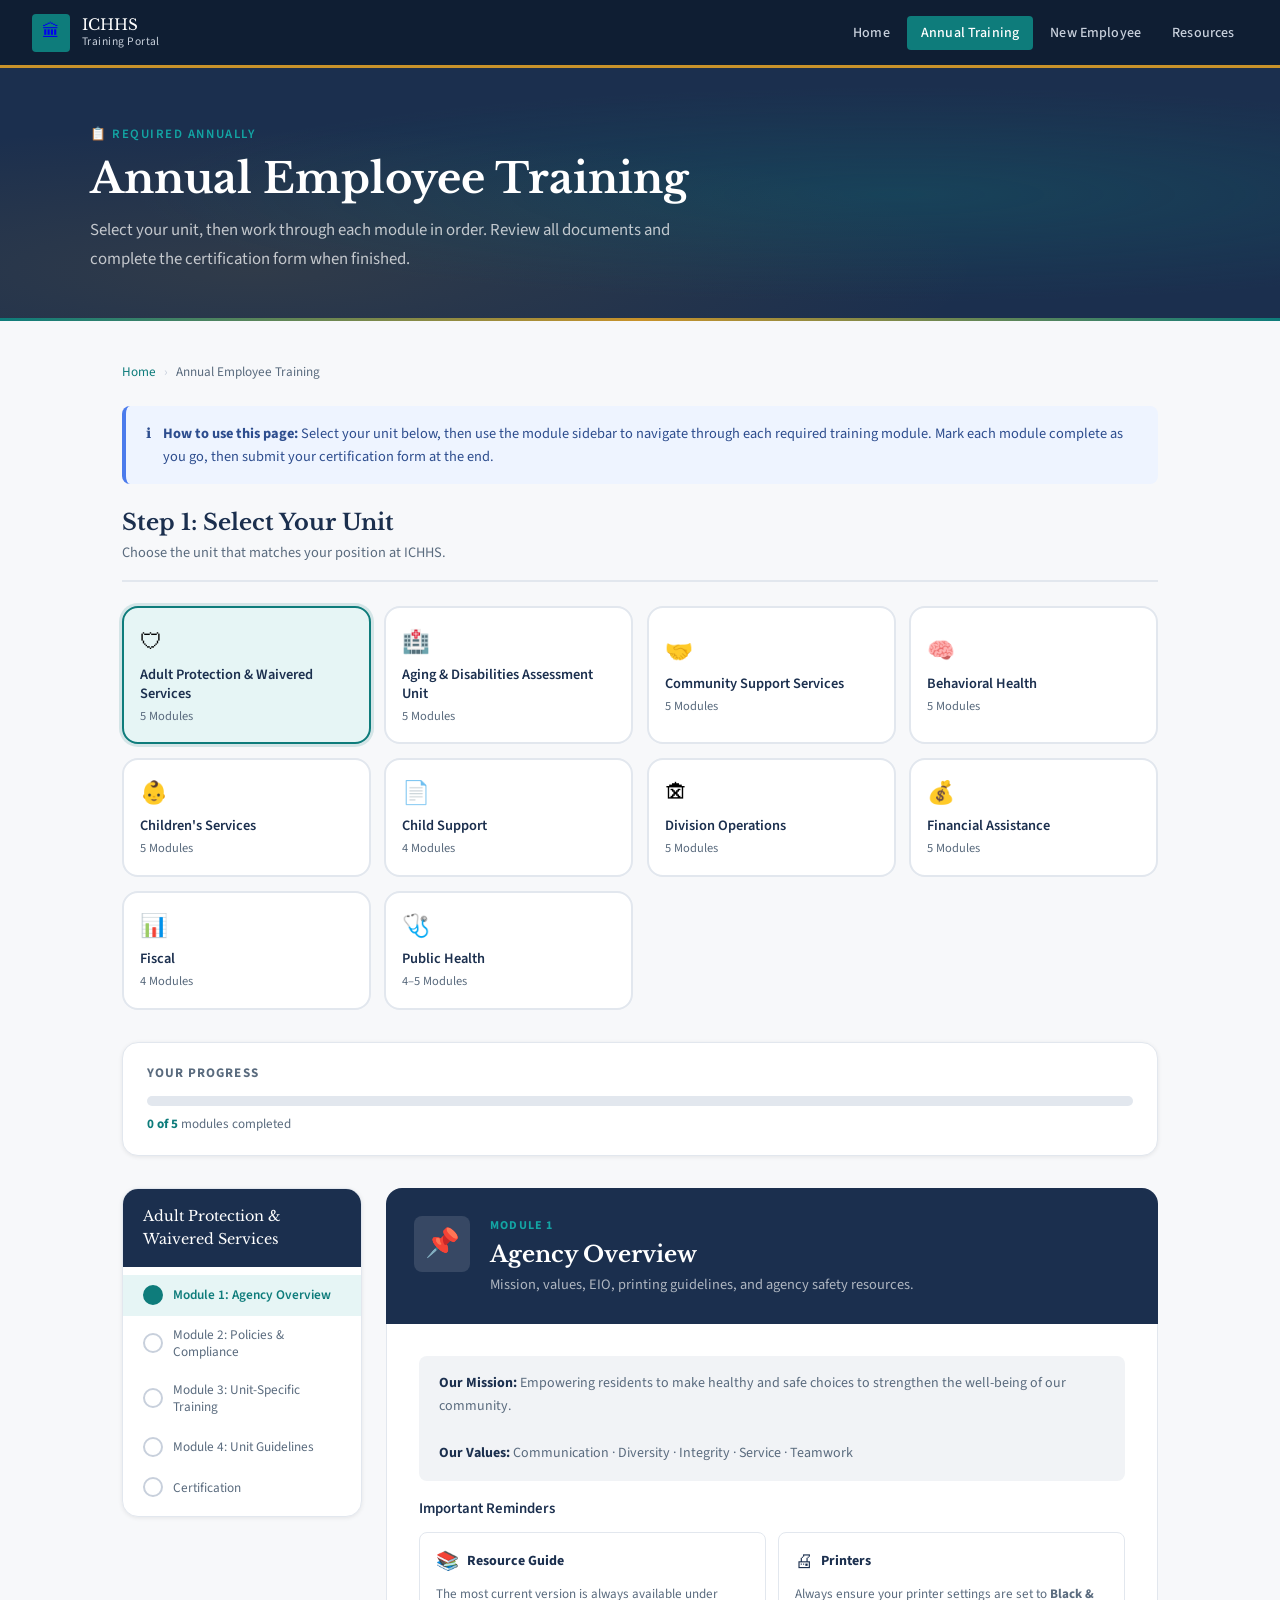
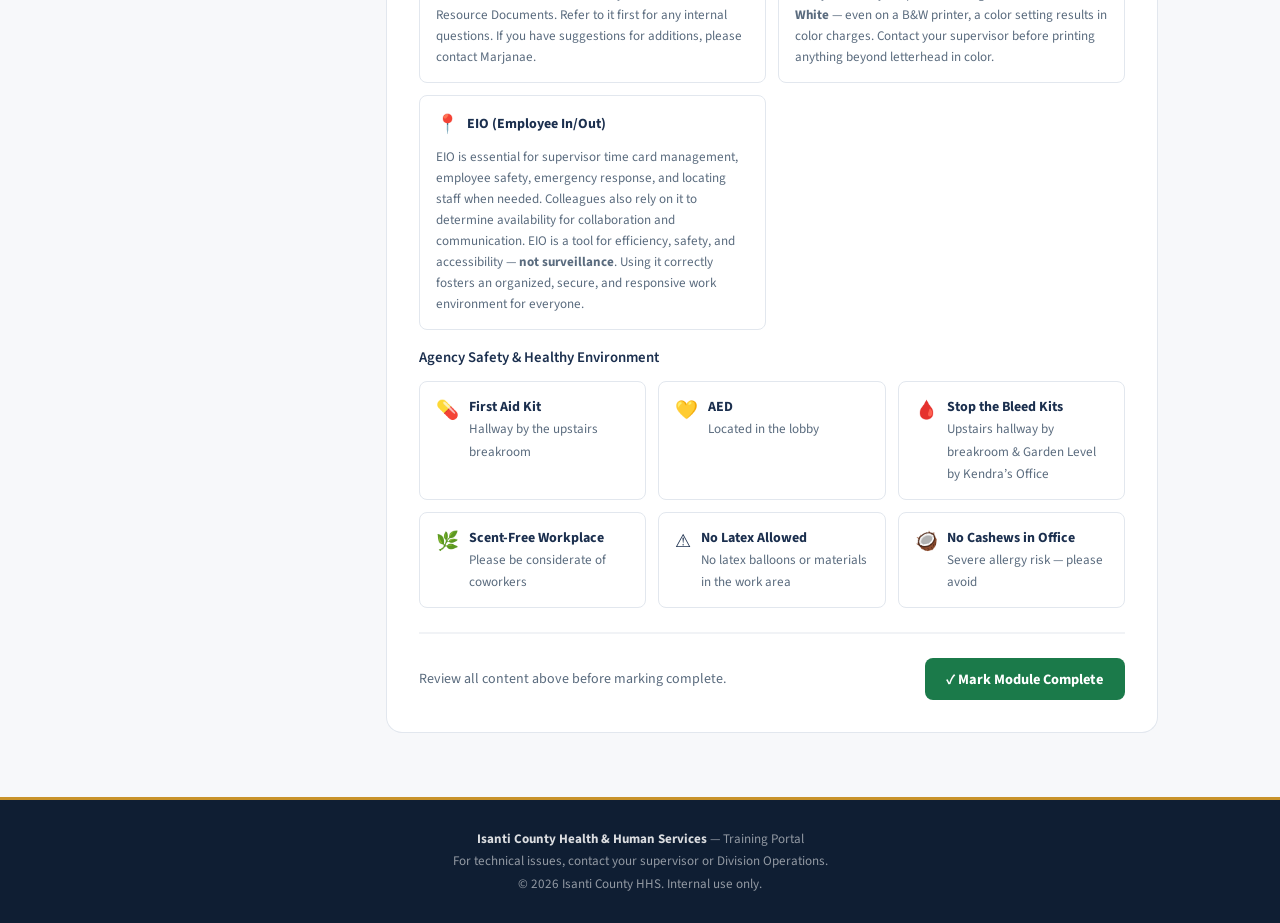
==== commit 09d9a242: "Update annual-training.html Updated Printer Information - removed utilizing each individual unit's p" ====
--- a/annual-training.html
+++ b/annual-training.html
@@ -340,7 +340,7 @@
               </div>
               <div class="safety-item" style="flex-direction:column;gap:0.5rem;align-items:flex-start;">
                 <div style="display:flex;align-items:center;gap:0.5rem;"><span class="safety-item-icon">&#128424;</span><strong>Printers</strong></div>
-                <span style="color:var(--text-muted);font-size:0.82rem;">All equipment is separated by revenue source. You must use your unit&rsquo;s printer or the shared printers in Division Operations (supply room, behind the front desk, or bypass through the window). Always ensure your printer settings are set to <strong>Black &amp; White</strong> &mdash; even on a B&amp;W printer, a color setting results in color charges. Contact your supervisor before printing anything beyond letterhead in color.</span>
+                <span style="color:var(--text-muted);font-size:0.82rem;">Always ensure your printer settings are set to <strong>Black &amp; White</strong> &mdash; even on a B&amp;W printer, a color setting results in color charges. Contact your supervisor before printing anything beyond letterhead in color.</span>
               </div>
               <div class="safety-item" style="flex-direction:column;gap:0.5rem;align-items:flex-start;">
                 <div style="display:flex;align-items:center;gap:0.5rem;"><span class="safety-item-icon">&#128205;</span><strong>EIO (Employee In/Out)</strong></div>
